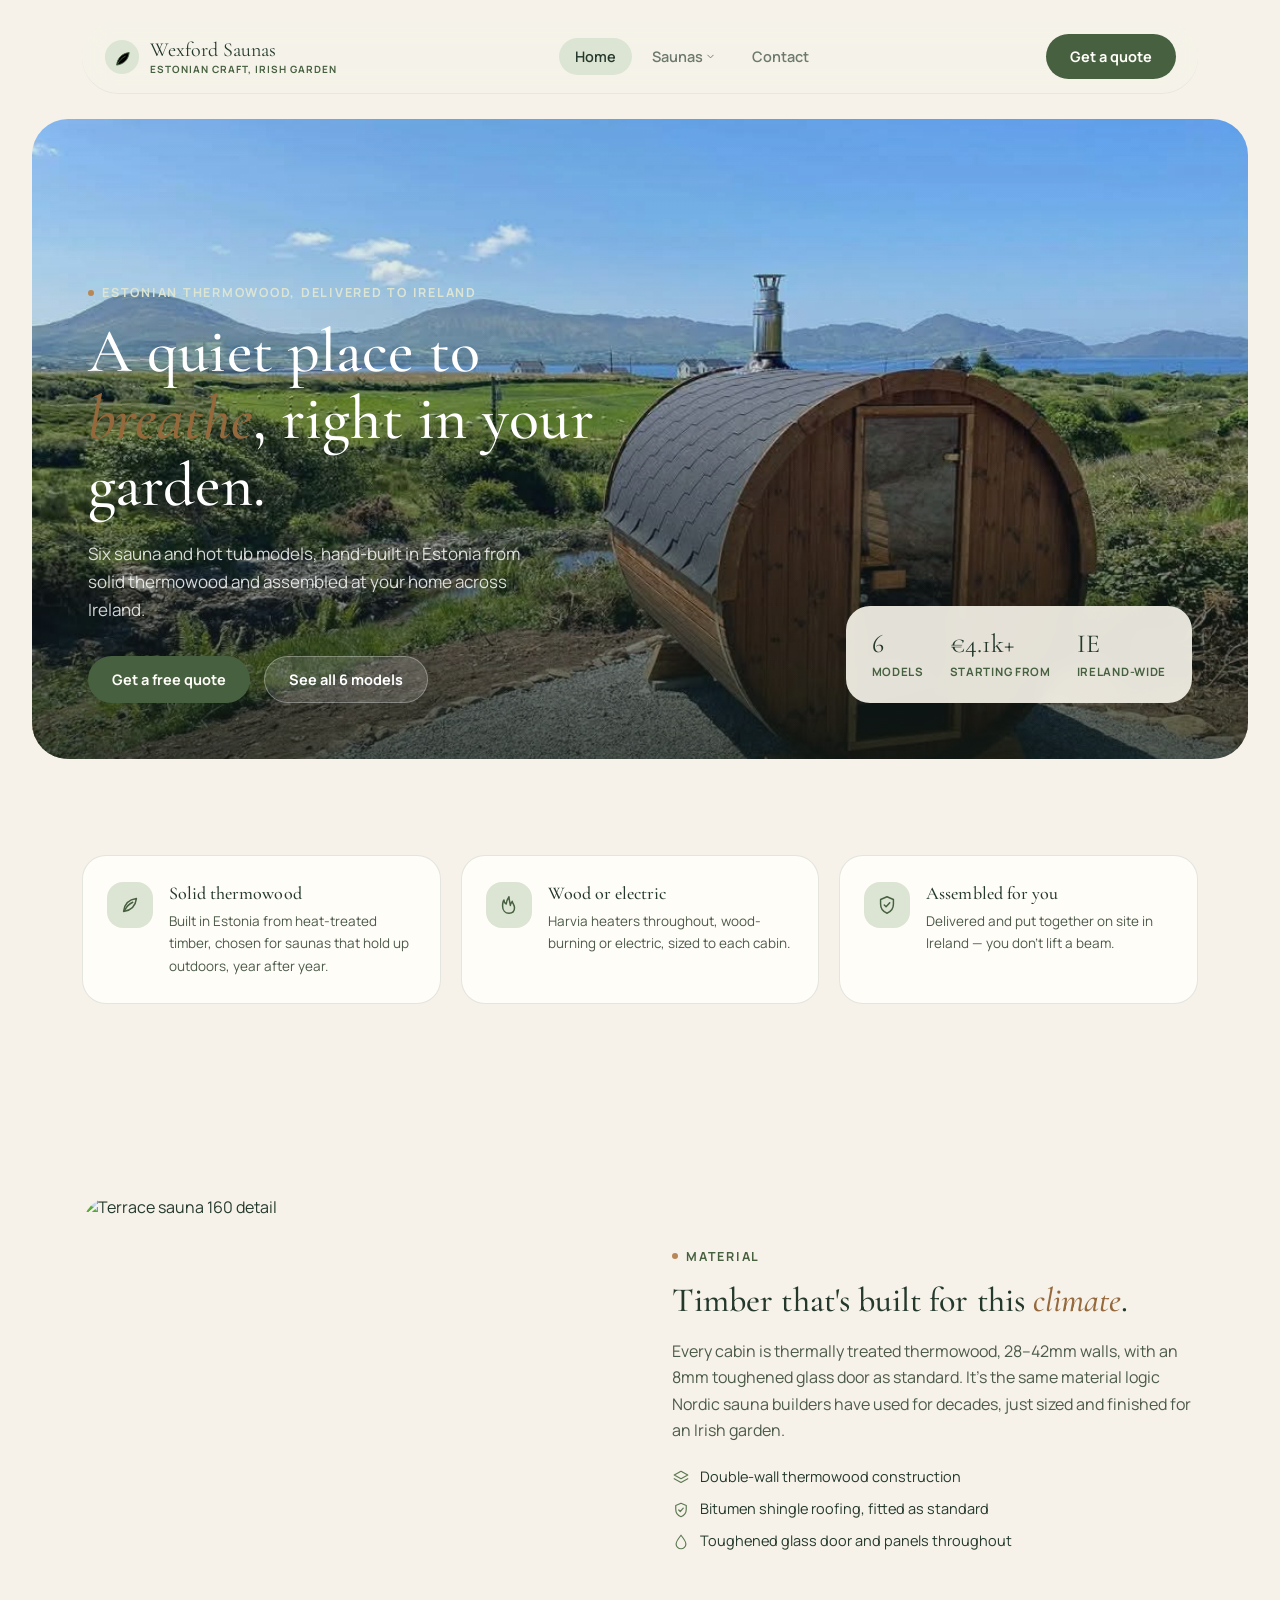
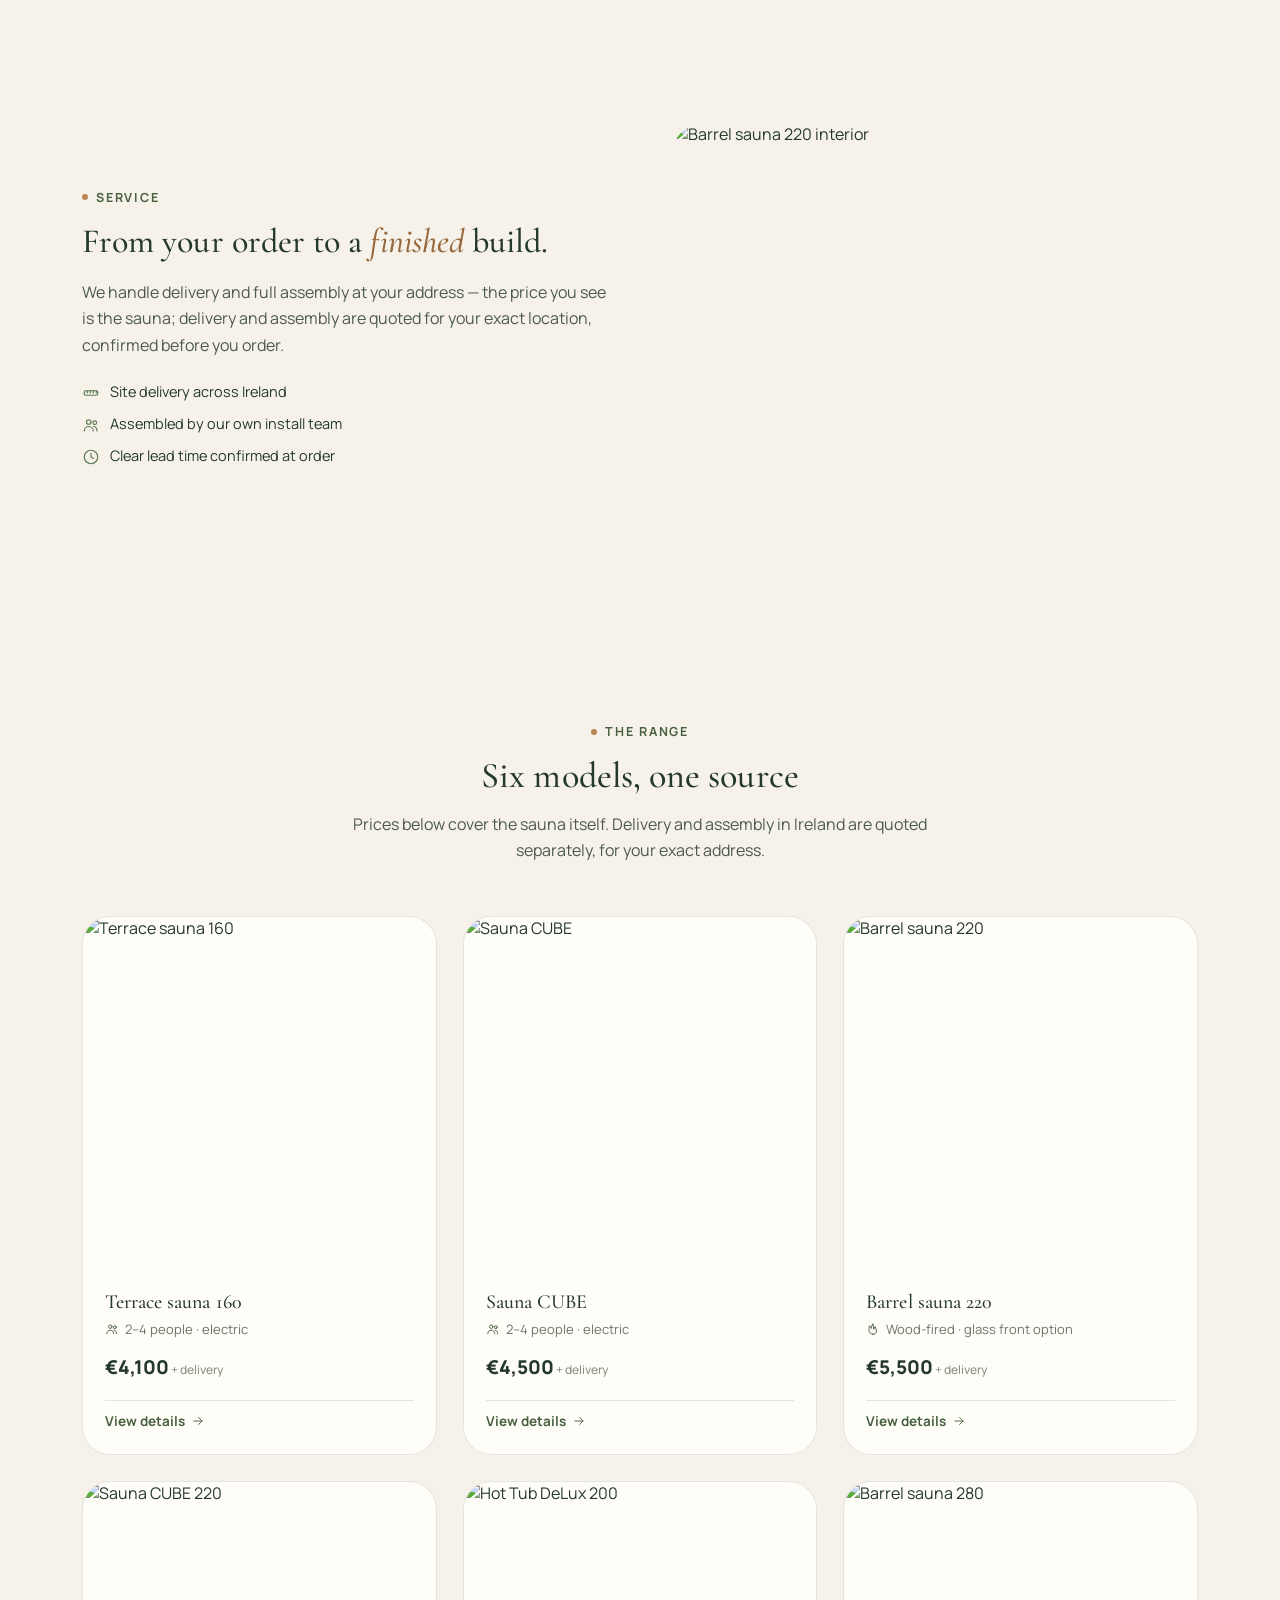
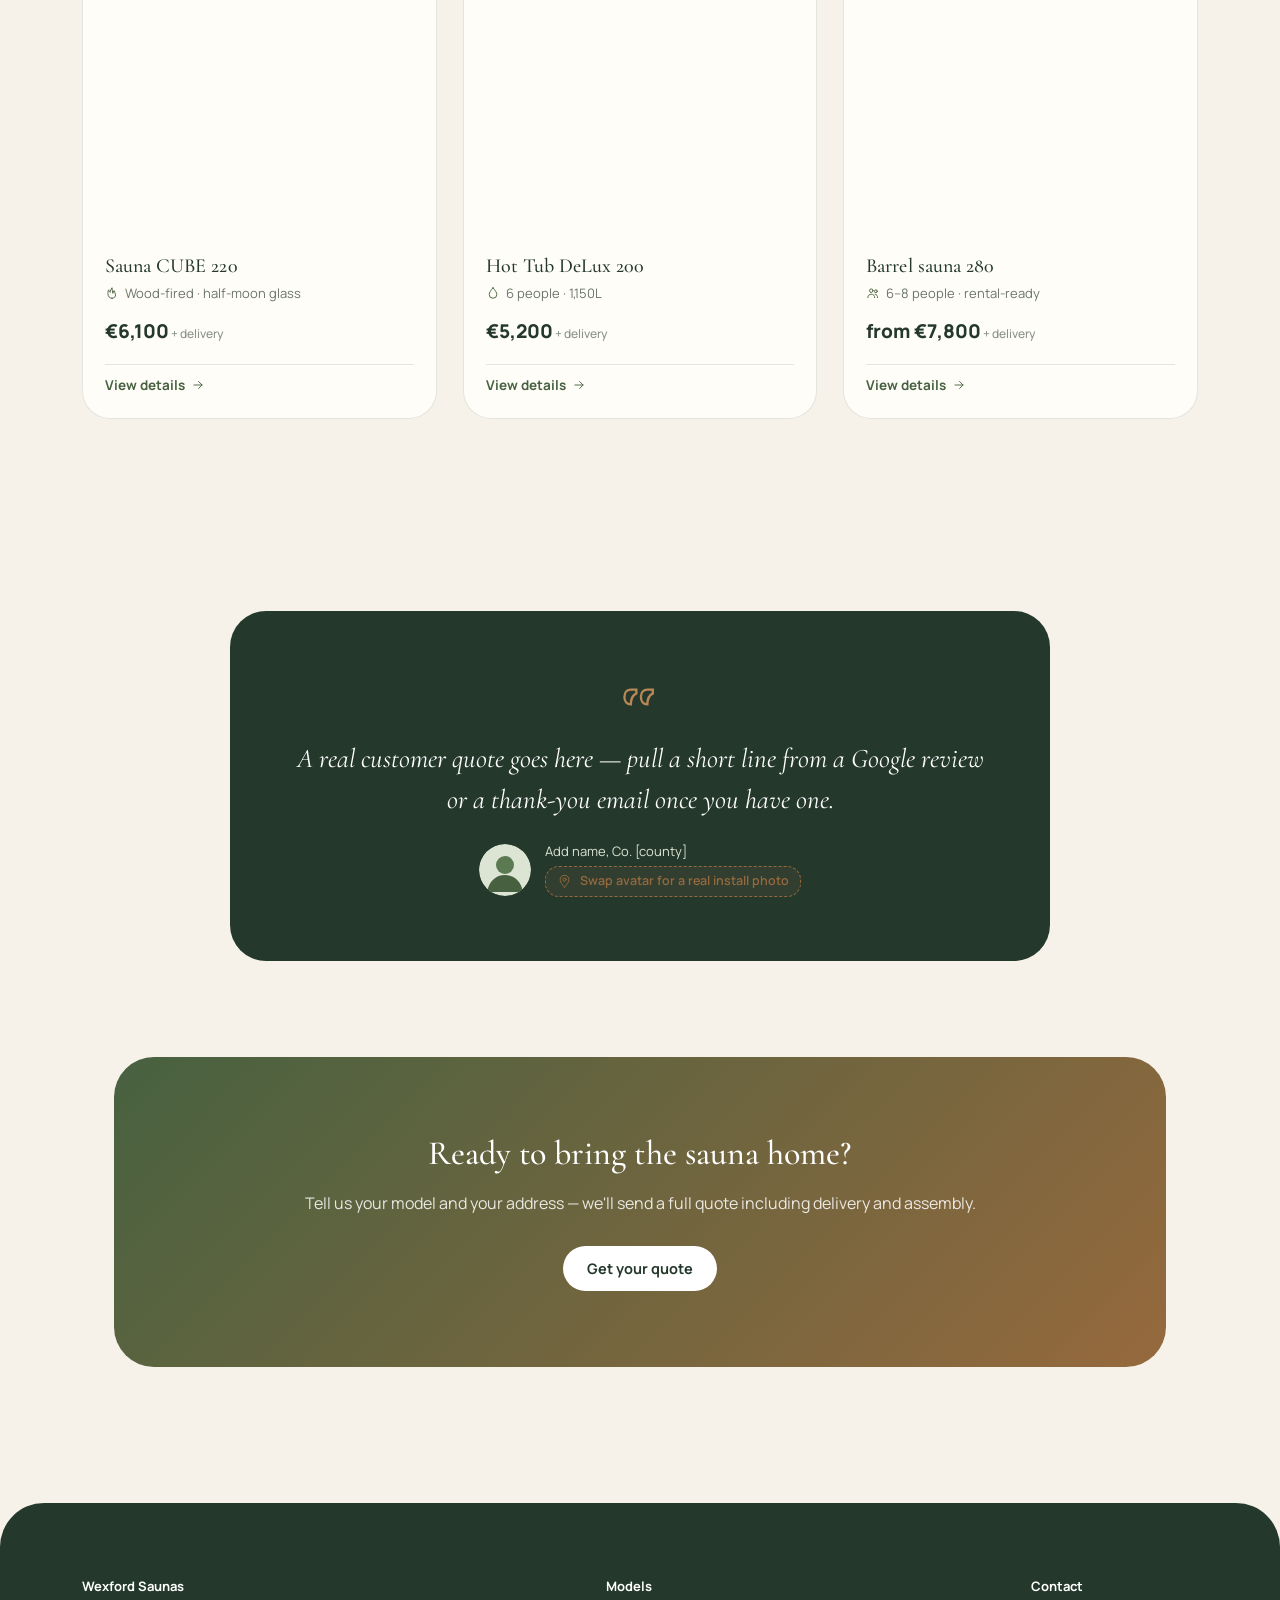
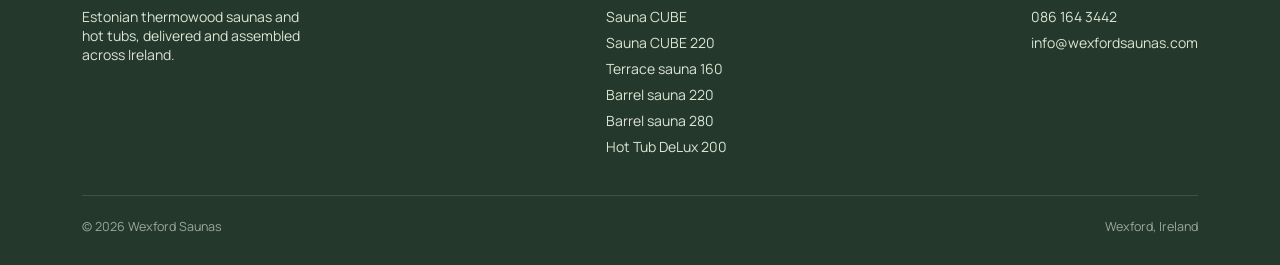
==== index.html @ 3a40d41c "Update index.html" ====
<!DOCTYPE html>
<html lang="en">
<head>
<meta charset="UTF-8">
<meta name="viewport" content="width=device-width, initial-scale=1">
<title>Wexford Saunas | Estonian Thermowood Saunas & Hot Tubs, Delivered in Ireland</title>
<meta name="description" content="Six sauna and hot tub models, hand-built in Estonia from solid thermowood and assembled at your home across Ireland.">
<link rel="preconnect" href="https://fonts.googleapis.com">
<link rel="preconnect" href="https://fonts.gstatic.com" crossorigin>
<link href="https://fonts.googleapis.com/css2?family=Cormorant+Garamond:ital,wght@0,400;0,500;0,600;1,400;1,500&family=Manrope:wght@400;500;600;700;800&display=swap" rel="stylesheet">
<link rel="stylesheet" href="style.css">
</head>
<body>
<svg width="0" height="0" style="position:absolute">
  <defs>
    <g id="ic-leaf"><path d="M5 19c8-1 13-6 14-14-8 1-13 6-14 14Z"/><path d="M6 18c2-4 5-7 9-9"/></g>
    <g id="ic-flame"><path d="M12 21c4 0 6-2.5 6-6 0-3-2-4.5-2.5-7-1.5 2-2 3-2 4.5C13 9 12 6 12 3c-2 3-3 5-3 8 -2-1-2.5-3-2.5-4.5C5 8 5 11 5 13c0 5 3 8 7 8Z"/></g>
    <g id="ic-ruler"><rect x="3" y="9" width="18" height="6" rx="2"/><path d="M7 9v3M11 9v3M15 9v3M19 9v3"/></g>
    <g id="ic-users"><circle cx="9" cy="8" r="3"/><path d="M3 20c0-3.3 2.7-6 6-6s6 2.7 6 6"/><circle cx="17" cy="9" r="2.4"/><path d="M15.5 14c2.6.3 4.5 2.5 4.5 6"/></g>
    <g id="ic-drop"><path d="M12 3c4 5 6.5 8.3 6.5 11.5A6.5 6.5 0 1 1 5.5 14.5C5.5 11.3 8 8 12 3Z"/></g>
    <g id="ic-shield"><path d="M12 3l7 3v5c0 5-3 8.5-7 10-4-1.5-7-5-7-10V6l7-3Z"/><path d="M9 12l2 2 4-4.5"/></g>
    <g id="ic-phone"><path d="M6 3h3l1.5 4-2 1.8a13 13 0 0 0 6.7 6.7l1.8-2 4 1.5v3c0 1.2-1 2.1-2.2 2C10.6 19.4 4.6 13.4 4 5.2 3.9 4 4.8 3 6 3Z"/></g>
    <g id="ic-mail"><rect x="3" y="5" width="18" height="14" rx="3"/><path d="M4 7l8 6 8-6"/></g>
    <g id="ic-pin"><path d="M12 21s7-6.7 7-12a7 7 0 1 0-14 0c0 5.3 7 12 7 12Z"/><circle cx="12" cy="9" r="2.6"/></g>
    <g id="ic-clock"><circle cx="12" cy="12" r="9"/><path d="M12 7v5l3.5 2"/></g>
    <g id="ic-layers"><path d="M12 3 3 8l9 5 9-5-9-5Z"/><path d="M3 13l9 5 9-5"/></g>
    <g id="ic-bolt"><path d="M13 2 4 14h6l-1 8 9-12h-6l1-8Z"/></g>
  </defs>
</svg>

<nav class="site-nav" id="nav">
  <div class="wrap">
  <div class="nav-pill">
    <a class="brand" href="index.html" style="text-decoration:none;">
      <svg class="mark" viewBox="0 0 40 40"><circle cx="20" cy="20" r="19" fill="var(--sage)"/><use href="#ic-leaf" x="9" y="10" width="22" height="22" style="stroke:var(--moss-deep)"/></svg>
      <div>Wexford Saunas<small>Estonian craft, Irish garden</small></div>
    </a>
    <div class="nav-links">
      <a href="index.html" class="active">Home</a>
      <div class="nav-dropdown" id="nav-dropdown">
        <button type="button" id="nav-dropdown-toggle">Saunas
          <svg class="caret" viewBox="0 0 24 24" fill="none" stroke-linecap="round" stroke-linejoin="round"><path d="M6 9l6 6 6-6"/></svg>
        </button>
        <div class="nav-dropdown-panel" id="nav-dropdown-panel">
          <a href="sauna-cube.html">Sauna CUBE <span class="dd-price">€4,500</span></a>
          <a href="sauna-cube-220.html">Sauna CUBE 220 <span class="dd-price">€6,100</span></a>
          <a href="terrace-160.html">Terrace Sauna 160 <span class="dd-price">€4,100</span></a>
          <a href="barrel-220.html">Barrel sauna 220 <span class="dd-price">€5,500</span></a>
          <a href="barrel-280.html">Barrel sauna 280 <span class="dd-price">from €7,800</span></a>
          <a href="hot-tub-200.html">Hot Tub DeLux 200 <span class="dd-price">€5,200</span></a>
        </div>
      </div>
      <a href="contact.html">Contact</a>
    </div>
    <a class="btn btn-primary" href="contact.html">Get a quote</a>
  </div>
  </div>
</nav>



  <div class="hero">
    <div class="hero-frame">
      <img id="hero-img" src="images/saunas-main.jpg" alt="Wexford Saunas hot tub in an Irish garden">
      <div class="hero-content">
        <div class="eyebrow"><span class="icon-dot"></span>Estonian thermowood, delivered to Ireland</div>
        <h1>A quiet place to <em>breathe</em>, right in your garden.</h1>
        <p class="lead">Six sauna and hot tub models, hand-built in Estonia from solid thermowood and assembled at your home across Ireland.</p>
        <div class="hero-ctas">
          <a class="btn btn-primary" href="contact.html">Get a free quote</a>
          <a class="btn btn-ghost" href="#models" style="background:rgba(255,255,255,0.14); color:#fff; border-color:rgba(255,255,255,0.3);">See all 6 models</a>
        </div>
      </div>
      <div class="float-stat">
        <div class="fs-item"><span class="fs-num">6</span><span class="fs-label">Models</span></div>
        <div class="fs-item"><span class="fs-num">€4.1k+</span><span class="fs-label">Starting from</span></div>
        <div class="fs-item"><span class="fs-num">IE</span><span class="fs-label">Ireland-wide</span></div>
      </div>
    </div>
  </div>

  <section>
    <div class="wrap">
      <div class="chip-row">
        <div class="chip" data-reveal>
          <div class="icon-badge"><svg class="icon" viewBox="0 0 24 24"><use href="#ic-leaf"/></svg></div>
          <div><h3>Solid thermowood</h3><p>Built in Estonia from heat-treated timber, chosen for saunas that hold up outdoors, year after year.</p></div>
        </div>
        <div class="chip" data-reveal data-reveal-delay="1">
          <div class="icon-badge"><svg class="icon" viewBox="0 0 24 24"><use href="#ic-flame"/></svg></div>
          <div><h3>Wood or electric</h3><p>Harvia heaters throughout, wood-burning or electric, sized to each cabin.</p></div>
        </div>
        <div class="chip" data-reveal data-reveal-delay="2">
          <div class="icon-badge"><svg class="icon" viewBox="0 0 24 24"><use href="#ic-shield"/></svg></div>
          <div><h3>Assembled for you</h3><p>Delivered and put together on site in Ireland — you don't lift a beam.</p></div>
        </div>
      </div>
    </div>
  </section>

  <section>
    <div class="wrap" style="display:grid; gap:120px;">

      <div class="feature-block" data-reveal>
        <div class="fb-media"><img src="https://www.wexfordsaunas.com/wp-content/uploads/2024/04/Terrace-sauna-160-2.jpg" alt="Terrace sauna 160 detail"></div>
        <div class="fb-text">
          <div class="eyebrow"><span class="icon-dot"></span>Material</div>
          <h2>Timber that's built for this <em>climate</em>.</h2>
          <p>Every cabin is thermally treated thermowood, 28–42mm walls, with an 8mm toughened glass door as standard. It's the same material logic Nordic sauna builders have used for decades, just sized and finished for an Irish garden.</p>
          <ul class="fb-list">
            <li><svg class="icon" viewBox="0 0 24 24"><use href="#ic-layers"/></svg>Double-wall thermowood construction</li>
            <li><svg class="icon" viewBox="0 0 24 24"><use href="#ic-shield"/></svg>Bitumen shingle roofing, fitted as standard</li>
            <li><svg class="icon" viewBox="0 0 24 24"><use href="#ic-drop"/></svg>Toughened glass door and panels throughout</li>
          </ul>
        </div>
      </div>

      <div class="feature-block reverse" data-reveal>
        <div class="fb-media"><img src="https://wexfordsaunas.com/wp-content/uploads/2026/02/9531c2df-1081-4b3b-9d10-fe5c04e9bc7a-576x1024.jpg" alt="Barrel sauna 220 interior"></div>
        <div class="fb-text">
          <div class="eyebrow"><span class="icon-dot"></span>Service</div>
          <h2>From your order to a <em>finished</em> build.</h2>
          <p>We handle delivery and full assembly at your address — the price you see is the sauna; delivery and assembly are quoted for your exact location, confirmed before you order.</p>
          <ul class="fb-list">
            <li><svg class="icon" viewBox="0 0 24 24"><use href="#ic-ruler"/></svg>Site delivery across Ireland</li>
            <li><svg class="icon" viewBox="0 0 24 24"><use href="#ic-users"/></svg>Assembled by our own install team</li>
            <li><svg class="icon" viewBox="0 0 24 24"><use href="#ic-clock"/></svg>Clear lead time confirmed at order</li>
          </ul>
        </div>
      </div>

    </div>
  </section>

  <section id="models">
    <div class="wrap">
      <div class="sec-head" data-reveal>
        <div class="eyebrow" style="justify-content:center;"><span class="icon-dot"></span>The range</div>
        <h2>Six models, one source</h2>
        <p>Prices below cover the sauna itself. Delivery and assembly in Ireland are quoted separately, for your exact address.</p>
      </div>
      <div class="grid-products">

        <div class="p-card" data-reveal>
          <div class="thumb"><img src="https://www.wexfordsaunas.com/wp-content/uploads/2024/04/Terrace-sauna-160-1.jpg" alt="Terrace sauna 160"></div>
          <div class="p-card-body">
            <h3>Terrace sauna 160</h3>
            <div class="spec"><svg class="icon" style="width:14px;height:14px;" viewBox="0 0 24 24"><use href="#ic-users"/></svg>2–4 people · electric</div>
            <div class="price">€4,100<small> + delivery</small></div>
            <a class="view" href="terrace-160.html">View details<svg class="icon" style="width:14px;height:14px;" viewBox="0 0 24 24"><path d="M5 12h14M13 6l6 6-6 6"/></svg></a>
          </div>
        </div>

        <div class="p-card" data-reveal data-reveal-delay="1">
          <div class="thumb"><img src="https://wexfordsaunas.com/wp-content/uploads/2026/02/a5b58a4f-5701-4fe8-8c81-8184d3ba4110-576x1024.jpg" alt="Sauna CUBE"></div>
          <div class="p-card-body">
            <h3>Sauna CUBE</h3>
            <div class="spec"><svg class="icon" style="width:14px;height:14px;" viewBox="0 0 24 24"><use href="#ic-users"/></svg>2–4 people · electric</div>
            <div class="price">€4,500<small> + delivery</small></div>
            <a class="view" href="sauna-cube.html">View details<svg class="icon" style="width:14px;height:14px;" viewBox="0 0 24 24"><path d="M5 12h14M13 6l6 6-6 6"/></svg></a>
          </div>
        </div>

        <div class="p-card" data-reveal data-reveal-delay="2">
          <div class="thumb"><img src="https://wexfordsaunas.com/wp-content/uploads/2026/02/80c7d564-c4e9-4402-9be4-3b00b6da08ba-768x1024.jpg" alt="Barrel sauna 220"></div>
          <div class="p-card-body">
            <h3>Barrel sauna 220</h3>
            <div class="spec"><svg class="icon" style="width:14px;height:14px;" viewBox="0 0 24 24"><use href="#ic-flame"/></svg>Wood-fired · glass front option</div>
            <div class="price">€5,500<small> + delivery</small></div>
            <a class="view" href="barrel-220.html">View details<svg class="icon" style="width:14px;height:14px;" viewBox="0 0 24 24"><path d="M5 12h14M13 6l6 6-6 6"/></svg></a>
          </div>
        </div>

        <div class="p-card" data-reveal>
          <div class="thumb"><img src="https://wexfordsaunas.com/wp-content/uploads/2026/04/d894a537-0923-484e-aba5-5aaa5b09b7f9.jpg-768x1024.jpg" alt="Sauna CUBE 220"></div>
          <div class="p-card-body">
            <h3>Sauna CUBE 220</h3>
            <div class="spec"><svg class="icon" style="width:14px;height:14px;" viewBox="0 0 24 24"><use href="#ic-flame"/></svg>Wood-fired · half-moon glass</div>
            <div class="price">€6,100<small> + delivery</small></div>
            <a class="view" href="sauna-cube-220.html">View details<svg class="icon" style="width:14px;height:14px;" viewBox="0 0 24 24"><path d="M5 12h14M13 6l6 6-6 6"/></svg></a>
          </div>
        </div>

        <div class="p-card" data-reveal data-reveal-delay="1">
          <div class="thumb"><img src="https://wexfordsaunas.com/wp-content/uploads/2025/05/f7a05201-e57d-4910-89f2-b42288541898.jpg" alt="Hot Tub DeLux 200"></div>
          <div class="p-card-body">
            <h3>Hot Tub DeLux 200</h3>
            <div class="spec"><svg class="icon" style="width:14px;height:14px;" viewBox="0 0 24 24"><use href="#ic-drop"/></svg>6 people · 1,150L</div>
            <div class="price">€5,200<small> + delivery</small></div>
            <a class="view" href="hot-tub-200.html">View details<svg class="icon" style="width:14px;height:14px;" viewBox="0 0 24 24"><path d="M5 12h14M13 6l6 6-6 6"/></svg></a>
          </div>
        </div>

        <div class="p-card" data-reveal data-reveal-delay="2">
          <div class="thumb"><img src="https://wexfordsaunas.com/wp-content/uploads/2025/05/f81f340e-f822-413e-8b03-0f29bec8d58c.jpg" alt="Barrel sauna 280"></div>
          <div class="p-card-body">
            <h3>Barrel sauna 280</h3>
            <div class="spec"><svg class="icon" style="width:14px;height:14px;" viewBox="0 0 24 24"><use href="#ic-users"/></svg>6–8 people · rental-ready</div>
            <div class="price">from €7,800<small> + delivery</small></div>
            <a class="view" href="barrel-280.html">View details<svg class="icon" style="width:14px;height:14px;" viewBox="0 0 24 24"><path d="M5 12h14M13 6l6 6-6 6"/></svg></a>
          </div>
        </div>

      </div>
    </div>
  </section>

  <section>
    <div class="wrap">
      <div class="testi-card" data-reveal>
        <svg class="quote-mark" viewBox="0 0 24 24"><path d="M7 8c-2 0-3.5 1.5-3.5 4s1.5 4 3.5 4c0-3 1-5 3-6V8H7Zm9 0c-2 0-3.5 1.5-3.5 4s1.5 4 3.5 4c0-3 1-5 3-6V8h-3Z"/></svg>
        <blockquote>A real customer quote goes here — pull a short line from a Google review or a thank-you email once you have one.</blockquote>
        <div class="testi-person">
          <div class="avatar-illus">
            <svg viewBox="0 0 52 52"><circle cx="26" cy="26" r="26" fill="#DCE5D3"/><circle cx="26" cy="21" r="9" fill="#5C7A52"/><path d="M8 48c2-11 9-17 18-17s16 6 18 17" fill="#476140"/></svg>
          </div>
          <div class="who">
            <cite style="display:block;">Add name, Co. [county]</cite>
            <span class="fillin" style="margin-top:6px; padding:5px 11px;"><svg class="icon" viewBox="0 0 24 24"><use href="#ic-pin"/></svg>Swap avatar for a real install photo</span>
          </div>
        </div>
      </div>
    </div>
  </section>

  <section style="padding-top:0;">
    <div class="wrap">
      <div class="cta-band" data-reveal>
        <h2>Ready to bring the sauna home?</h2>
        <p>Tell us your model and your address — we'll send a full quote including delivery and assembly.</p>
        <a class="btn btn-primary" href="contact.html">Get your quote</a>
      </div>
    </div>
  </section>

<footer>
    <div class="wrap">
      <div class="foot-grid">
        <div class="foot-col">
          <h4>Wexford Saunas</h4>
          <div style="max-width:220px;">Estonian thermowood saunas and hot tubs, delivered and assembled across Ireland.</div>
        </div>
        <div class="foot-col">
          <h4>Models</h4>
          <div><a href="sauna-cube.html" style="color:var(--sage);">Sauna CUBE</a></div>
          <div><a href="sauna-cube-220.html" style="color:var(--sage);">Sauna CUBE 220</a></div>
          <div><a href="terrace-160.html" style="color:var(--sage);">Terrace sauna 160</a></div>
          <div><a href="barrel-220.html" style="color:var(--sage);">Barrel sauna 220</a></div>
          <div><a href="barrel-280.html" style="color:var(--sage);">Barrel sauna 280</a></div>
          <div><a href="hot-tub-200.html" style="color:var(--sage);">Hot Tub DeLux 200</a></div>
        </div>
        <div class="foot-col">
          <h4>Contact</h4>
          <div>086 164 3442</div>
          <div>info@wexfordsaunas.com</div>
        </div>
      </div>
      <div class="foot-bottom">
        <div>© 2026 Wexford Saunas</div>
        <div>Wexford, Ireland</div>
      </div>
    </div>
  </footer>
<script src="script.js" defer></script>
</body>
</html>
---- style.css ----
:root{
    --pine:#24382C;
    --pine-soft:#33493C;
    --moss:#5C7A52;
    --moss-deep:#476140;
    --sage:#DCE5D3;
    --sage-light:#EEF1E6;
    --cedar:#B98756;
    --cedar-deep:#96693D;
    --walnut:#4A342A;
    --linen:#F6F2E9;
    --linen-card:#FFFDF8;
    --line: rgba(36,56,44,0.12);
  }
  *{box-sizing:border-box;}
  html{scroll-behavior:smooth;}
  body{
    margin:0; background:var(--linen); color:var(--pine);
    font-family:'Manrope',sans-serif; -webkit-font-smoothing:antialiased;
    overflow-x:hidden;
  }
  h1,h2,h3{font-family:'Cormorant Garamond',serif; font-weight:500; margin:0; color:var(--pine); letter-spacing:0.002em;}
  h1 em, h2 em{font-style:italic; color:var(--cedar-deep);}
  p{line-height:1.65; margin:0;}
  a{color:inherit; text-decoration:none;}
  img{max-width:100%; display:block;}
  button{font-family:inherit; cursor:pointer;}
  svg{display:block;}
  .wrap{max-width:1180px; margin:0 auto; padding:0 32px;}
  section{padding:96px 0;}
  .eyebrow{
    font-size:12.5px; letter-spacing:0.14em; text-transform:uppercase;
    color:var(--moss-deep); font-weight:700; display:flex; align-items:center; gap:8px;
  }
  .icon-dot{width:6px; height:6px; border-radius:50%; background:var(--cedar);}

  [data-reveal]{opacity:0; transform:translateY(28px); transition:opacity .8s cubic-bezier(.22,.8,.32,1), transform .8s cubic-bezier(.22,.8,.32,1);}
  [data-reveal].in-view{opacity:1; transform:translateY(0);}
  [data-reveal="fade"]{transform:none;}
  [data-reveal-delay="1"]{transition-delay:.1s;}
  [data-reveal-delay="2"]{transition-delay:.2s;}
  [data-reveal-delay="3"]{transition-delay:.3s;}

  .icon{width:22px; height:22px; stroke:var(--moss-deep); stroke-width:1.6; fill:none; stroke-linecap:round; stroke-linejoin:round;}
  .icon-lg{width:28px; height:28px;}

  /* nav */
  .site-nav{position:sticky; top:0; z-index:60; padding:20px 0 0;}
  .nav-pill{
    max-width:1180px; margin:0 auto; padding:14px 22px;
    display:flex; align-items:center; justify-content:space-between;
    border-radius:100px; background:rgba(246,242,233,0.7);
    backdrop-filter:blur(14px); -webkit-backdrop-filter:blur(14px);
    box-shadow:0 1px 0 rgba(36,56,44,0.06); transition:box-shadow .3s;
  }
  .site-nav.scrolled .nav-pill{ box-shadow:0 10px 30px rgba(36,56,44,0.1); background:rgba(246,242,233,0.92); }
  .brand{display:flex; align-items:center; gap:10px; font-family:'Cormorant Garamond',serif; font-size:20px; color:var(--pine);}
  .brand .mark{width:36px; height:36px; flex-shrink:0;}
  .brand small{display:block; font-family:'Manrope',sans-serif; font-size:10px; letter-spacing:0.1em; text-transform:uppercase; color:var(--moss-deep); font-weight:700;}
  .nav-links{display:flex; gap:4px; align-items:center;}
  .nav-links button, .nav-links > a{
    background:none; border:none; color:var(--pine); opacity:0.65;
    font-size:14.5px; font-weight:600; padding:9px 16px; border-radius:100px;
    text-decoration:none; display:inline-flex; align-items:center;
  }
  .nav-links button.active, .nav-links button:hover,
  .nav-links > a.active, .nav-links > a:hover{opacity:1; background:var(--sage);}
  .nav-dropdown{position:relative;}
  .nav-dropdown-panel{
    position:absolute; top:calc(100% + 12px); left:50%; transform:translateX(-50%);
    background:var(--linen-card); border-radius:22px; border:1px solid var(--line);
    box-shadow:0 20px 50px rgba(36,56,44,0.16); padding:10px; min-width:230px;
    display:none; flex-direction:column; gap:2px; z-index:70;
  }
  .nav-dropdown.open .nav-dropdown-panel{display:flex;}
  .nav-dropdown-panel button, .nav-dropdown-panel a{
    background:none; border:none; text-align:left; padding:11px 14px; border-radius:14px;
    font-size:14px; font-weight:600; color:var(--pine); opacity:0.85; display:flex;
    align-items:center; justify-content:space-between; gap:10px; text-decoration:none;
  }
  .nav-dropdown-panel button:hover, .nav-dropdown-panel a:hover{opacity:1; background:var(--sage-light);}
  .nav-dropdown-panel a.active{opacity:1; background:var(--sage-light);}
  .nav-dropdown-panel .dd-price{font-size:12px; font-weight:500; color:#8a9284;}
  .nav-dropdown > button .caret{width:11px; height:11px; stroke:currentColor; stroke-width:2; margin-left:2px; transition:transform .2s;}
  .nav-dropdown.open > button .caret{transform:rotate(180deg);}
  .nav-dropdown-toggle.active{opacity:1; background:var(--sage);}

  .electric-note{
    display:flex; gap:12px; background:rgba(185,135,86,0.1); border:1px solid rgba(150,105,61,0.28);
    border-radius:18px; padding:15px 18px; font-size:13px; line-height:1.6; color:#5a4326; margin-bottom:24px;
  }
  .electric-note .icon{stroke:var(--cedar-deep); flex-shrink:0; margin-top:2px;}
  .electric-note strong{color:var(--walnut);}
  .btn{
    border:none; border-radius:100px; font-weight:700; font-size:14.5px;
    padding:13px 24px; display:inline-flex; align-items:center; gap:8px; text-decoration:none;
  }
  .btn-primary{background:var(--moss-deep); color:var(--linen-card);}
  .btn-primary:hover{background:var(--pine);}
  .btn-ghost{background:var(--linen-card); color:var(--pine); border:1px solid var(--line);}
  .btn-ghost:hover{border-color:var(--moss);}
  .btn-dark{background:var(--pine); color:var(--linen);}
  .btn-dark:hover{background:#152018;}

  /* placeholder tag */
  .fillin{
    display:inline-flex; align-items:center; gap:8px; border:1.5px dashed var(--cedar-deep);
    background:rgba(185,135,86,0.09); border-radius:14px; padding:9px 14px;
    font-size:12.5px; color:var(--cedar-deep); font-weight:600; line-height:1.5;
  }
  .fillin .icon{width:15px; height:15px; stroke:var(--cedar-deep); flex-shrink:0;}

  /* ---------- HOME ---------- */
  .hero{position:relative; padding:26px 0 0;}
  .hero-frame{
    position:relative; margin:0 32px; border-radius:36px; overflow:hidden;
    min-height:640px; display:flex; align-items:flex-end;
  }
  .hero-frame img{position:absolute; inset:0; width:100%; height:112%; object-fit:cover; will-change:transform;}
  .hero-frame::after{
    content:''; position:absolute; inset:0;
    background:linear-gradient(180deg, rgba(36,56,44,0.05) 0%, rgba(36,56,44,0.15) 40%, rgba(20,30,22,0.72) 100%);
  }
  .hero-content{position:relative; z-index:2; padding:64px 56px 56px; max-width:640px;}
  .hero-content .eyebrow{color:var(--sage);}
  .hero-content .eyebrow .icon-dot{background:var(--cedar);}
  .hero h1{font-size:clamp(38px,5.2vw,62px); color:#fff; line-height:1.08; margin:18px 0 20px;}
  .hero p.lead{color:rgba(255,255,255,0.82); font-size:17px; max-width:44ch; margin-bottom:32px;}
  .hero-ctas{display:flex; gap:14px; flex-wrap:wrap;}

  .float-stat{
    position:absolute; right:56px; bottom:56px; z-index:2;
    background:rgba(246,242,233,0.92); backdrop-filter:blur(10px);
    border-radius:24px; padding:22px 26px; display:flex; gap:26px;
  }
  .float-stat .fs-item{text-align:left;}
  .float-stat .fs-num{font-family:'Cormorant Garamond',serif; font-size:26px; color:var(--pine); display:block;}
  .float-stat .fs-label{font-size:11.5px; color:var(--moss-deep); text-transform:uppercase; letter-spacing:0.06em; font-weight:700;}
  @media (max-width:760px){ .float-stat{display:none;} }

  /* feature chips row */
  .chip-row{display:grid; grid-template-columns:repeat(3,1fr); gap:20px;}
  .chip{
    background:var(--linen-card); border-radius:24px; padding:26px 24px;
    display:flex; gap:16px; align-items:flex-start; border:1px solid var(--line);
    transition:transform .35s, box-shadow .35s;
  }
  .chip:hover{transform:translateY(-4px); box-shadow:0 18px 40px rgba(36,56,44,0.09);}
  .chip .icon-badge{
    width:46px; height:46px; border-radius:16px; background:var(--sage);
    display:flex; align-items:center; justify-content:center; flex-shrink:0;
  }
  .chip h3{font-size:18px; margin-bottom:6px;}
  .chip p{font-size:13.5px; color:#4c5a49;}

  /* alternating feature blocks */
  .feature-block{display:grid; grid-template-columns:1fr 1fr; gap:64px; align-items:center;}
  .feature-block.reverse .fb-media{order:2;}
  .fb-media{border-radius:32px; overflow:hidden; aspect-ratio:4/3.1;}
  .fb-media img{width:100%; height:100%; object-fit:cover;}
  .fb-text .eyebrow{margin-bottom:16px;}
  .fb-text h2{font-size:34px; margin-bottom:18px; line-height:1.15;}
  .fb-text p{font-size:16px; color:#4c5a49; margin-bottom:24px;}
  .fb-list{list-style:none; margin:0; padding:0; display:grid; gap:12px;}
  .fb-list li{display:flex; gap:10px; align-items:flex-start; font-size:14.5px; color:var(--pine);}
  .fb-list .icon{width:18px; height:18px; stroke:var(--moss); margin-top:2px; flex-shrink:0;}

  /* model grid */
  .sec-head{max-width:620px; margin:0 auto 52px; text-align:center;}
  .sec-head h2{font-size:36px; margin-top:14px;}
  .sec-head p{color:#4c5a49; font-size:16px; margin-top:14px;}
  .grid-products{display:grid; grid-template-columns:repeat(3,1fr); gap:26px;}
  .p-card{
    background:var(--linen-card); border-radius:28px; overflow:hidden; border:1px solid var(--line);
    display:flex; flex-direction:column; transition:transform .35s, box-shadow .35s;
  }
  .p-card:hover{transform:translateY(-6px); box-shadow:0 24px 48px rgba(36,56,44,0.12);}
  .p-card .thumb{aspect-ratio:1/1; overflow:hidden; position:relative;}
  .p-card .thumb img{width:100%; height:100%; object-fit:cover; transition:transform .5s;}
  .p-card:hover .thumb img{transform:scale(1.06);}
  .p-card-body{padding:20px 22px 24px; display:flex; flex-direction:column; gap:6px; flex:1;}
  .p-card-body h3{font-size:20px;}
  .p-card-body .spec{font-size:13px; color:#6b7568; display:flex; align-items:center; gap:6px;}
  .p-card-body .price{font-size:19px; font-weight:800; margin-top:10px; color:var(--pine);}
  .p-card-body .price small{font-size:12px; color:#8a9284; font-weight:500;}
  .p-card-body .view{
    margin-top:14px; font-size:13.5px; font-weight:700; color:var(--moss-deep);
    display:flex; align-items:center; gap:6px; padding:11px 0 0; border-top:1px solid var(--line);
  }

  /* testimonial */
  .testi-card{
    background:var(--pine); border-radius:36px; padding:64px 56px; text-align:center;
    max-width:820px; margin:0 auto; position:relative; overflow:hidden;
  }
  .testi-card svg.quote-mark{width:44px; height:44px; stroke:var(--cedar); fill:none; stroke-width:1.3; margin:0 auto 20px;}
  .testi-card blockquote{font-family:'Cormorant Garamond',serif; font-style:italic; font-size:27px; color:#fff; line-height:1.5; margin:0 0 22px;}
  .testi-card cite{font-style:normal; font-size:13px; color:var(--sage);}

  .cta-band{
    border-radius:40px; margin:0 32px; padding:76px 40px; text-align:center;
    background:linear-gradient(135deg, var(--moss-deep), var(--cedar-deep));
    color:#fff;
  }
  .cta-band h2{color:#fff; font-size:34px; margin-bottom:16px;}
  .cta-band p{color:rgba(255,255,255,0.85); margin-bottom:30px; font-size:16px;}
  .cta-band .btn-primary{background:#fff; color:var(--pine);}
  .cta-band .btn-primary:hover{background:var(--linen);}

  footer{background:var(--pine); color:var(--sage); border-radius:44px 44px 0 0; margin-top:40px; padding:56px 0 30px;}
  .foot-grid{display:flex; justify-content:space-between; flex-wrap:wrap; gap:32px; border-bottom:1px solid rgba(220,229,211,0.15); padding-bottom:32px;}
  .foot-col h4{color:#fff; font-size:13px; margin-bottom:12px; font-weight:700;}
  .foot-col div{margin-bottom:7px; font-size:14px; color:var(--sage);}
  .foot-bottom{padding-top:22px; display:flex; justify-content:space-between; flex-wrap:wrap; gap:10px; font-size:12.5px; color:rgba(220,229,211,0.65);}

  /* ---------- PRODUCT ---------- */
  .crumb{font-size:13px; color:#7a8577; padding:120px 0 0; display:flex; gap:8px; align-items:center;}
  .crumb a:hover{color:var(--moss-deep);}
  .product-layout{display:grid; grid-template-columns:1.05fr 1fr; gap:60px; padding-top:28px;}
  .gallery-main{border-radius:32px; overflow:hidden; aspect-ratio:3/3.4; margin-bottom:16px;}
  .gallery-main img{width:100%; height:100%; object-fit:cover; transition:opacity .3s;}
  .gallery-thumbs{display:flex; flex-wrap:wrap; gap:10px;}
  .gallery-thumbs button{width:68px; height:68px; flex:0 0 auto; padding:0; border:2px solid transparent; border-radius:16px; overflow:hidden; background:var(--sage);}
  .gallery-thumbs button.active{border-color:var(--moss);}
  .gallery-thumbs img{width:100%; height:100%; object-fit:cover;}

  .product-info h1{font-size:38px; margin-bottom:10px;}
  .spec-chip-row{display:flex; flex-wrap:wrap; gap:10px; margin:18px 0 24px;}
  .spec-chip{
    display:flex; align-items:center; gap:8px; background:var(--sage-light);
    border-radius:100px; padding:9px 16px; font-size:13px; font-weight:600; color:var(--pine);
  }
  .spec-chip .icon{width:16px; height:16px; stroke:var(--moss-deep);}

  .price-row{display:flex; align-items:baseline; gap:12px; margin-bottom:22px;}
  .price-row .amount{font-family:'Cormorant Garamond',serif; font-size:40px; color:var(--pine);}
  .price-row .vat{font-size:13px; color:#7a8577;}

  .delivery-box{
    background:var(--sage-light); border-radius:22px; padding:20px 24px; font-size:14px;
    line-height:1.7; color:#3c4a3a; margin-bottom:24px; display:flex; gap:14px;
  }
  .delivery-box .icon{stroke:var(--moss-deep); flex-shrink:0; margin-top:2px;}
  .delivery-box strong{color:var(--pine);}

  .full-width-btn{width:100%; justify-content:center; padding:17px; font-size:16px; margin-bottom:16px;}
  .trust-line{display:flex; gap:22px; flex-wrap:wrap; margin-bottom:32px;}
  .trust-line .ti{display:flex; align-items:center; gap:8px; font-size:12.5px; color:#6b7568; font-weight:600;}
  .trust-line .icon{width:16px; height:16px; stroke:var(--moss);}

  .included-list{list-style:none; margin:0; padding:0; display:grid; gap:14px; grid-template-columns:repeat(2,1fr);}
  .included-list li{display:flex; gap:10px; align-items:flex-start; font-size:14.5px;}
  .included-list .icon{stroke:var(--moss-deep); width:19px; height:19px; flex-shrink:0; margin-top:1px;}

  .install-grid{display:grid; grid-template-columns:repeat(2,1fr); gap:22px;}
  .install-tile{
    aspect-ratio:4/3; border-radius:28px; overflow:hidden; position:relative;
  }
  .install-tile svg{width:100%; height:100%; display:block;}
  .illus-tag{
    position:absolute; left:16px; bottom:16px; z-index:2;
    display:flex; align-items:center; gap:6px; background:rgba(255,253,248,0.88);
    backdrop-filter:blur(6px); border-radius:100px; padding:7px 13px 7px 10px;
    font-size:11.5px; font-weight:700; color:var(--cedar-deep);
  }
  .illus-tag .icon{width:13px; height:13px; stroke:var(--cedar-deep);}
  .avatar-illus{width:52px; height:52px; border-radius:50%; flex-shrink:0; overflow:hidden;}
  .avatar-illus svg{width:100%; height:100%;}
  .testi-person{display:flex; align-items:center; gap:14px; justify-content:center; margin-top:4px;}
  .testi-person .who{text-align:left;}

  /* ---------- CONTACT ---------- */
  .contact-layout{display:grid; grid-template-columns:1.1fr 0.9fr; gap:60px;}
  .form-card{background:var(--linen-card); border-radius:32px; padding:40px; border:1px solid var(--line);}
  .form-field{margin-bottom:18px;}
  .form-field label{display:block; font-size:13px; font-weight:700; margin-bottom:7px; color:var(--pine);}
  .form-field input, .form-field select, .form-field textarea{
    width:100%; padding:13px 16px; border:1px solid var(--line); border-radius:14px;
    font-family:'Manrope',sans-serif; font-size:14.5px; background:#fff; color:var(--pine);
  }
  .form-field input:focus, .form-field select:focus, .form-field textarea:focus{
    outline:none; border-color:var(--moss); box-shadow:0 0 0 3px rgba(92,122,82,0.15);
  }
  .form-row2{display:grid; grid-template-columns:1fr 1fr; gap:16px;}
  .info-card{background:var(--sage-light); border-radius:28px; padding:26px 28px; margin-bottom:20px;}
  .info-row{display:flex; gap:14px; padding:13px 0; border-bottom:1px solid rgba(36,56,44,0.08); align-items:flex-start;}
  .info-row:last-child{border-bottom:none;}
  .info-row .icon{stroke:var(--moss-deep); margin-top:1px; flex-shrink:0;}
  .info-row .k{font-size:11.5px; color:#6b7568; text-transform:uppercase; letter-spacing:0.05em; font-weight:700; display:block; margin-bottom:2px;}
  .map-box{
    aspect-ratio:16/10; border-radius:28px; background:var(--sage);
    margin-bottom:20px; position:relative; overflow:hidden;
  }
  .map-box svg{width:100%; height:100%; display:block;}
  .success-msg{
    background:var(--sage-light); border:1px solid var(--moss); color:var(--pine);
    padding:14px 18px; border-radius:16px; font-size:14px; margin-top:16px; display:none; font-weight:600;
  }

  @media (max-width:900px){
    .feature-block, .feature-block.reverse{grid-template-columns:1fr;}
    .feature-block.reverse .fb-media{order:0;}
    .grid-products{grid-template-columns:repeat(2,1fr);}
    .chip-row{grid-template-columns:1fr;}
    .product-layout, .contact-layout{grid-template-columns:1fr;}
  }
  @media (max-width:560px){
    .grid-products, .included-list{grid-template-columns:1fr;}
    .nav-links{display:none;}
    .hero-frame{margin:0 16px; min-height:520px;}
    .hero-content{padding:40px 28px 40px;}
    .cta-band, footer{margin:0 16px; border-radius:28px;}
    footer{border-radius:28px 28px 0 0;}
    section{padding:64px 0;}
  }
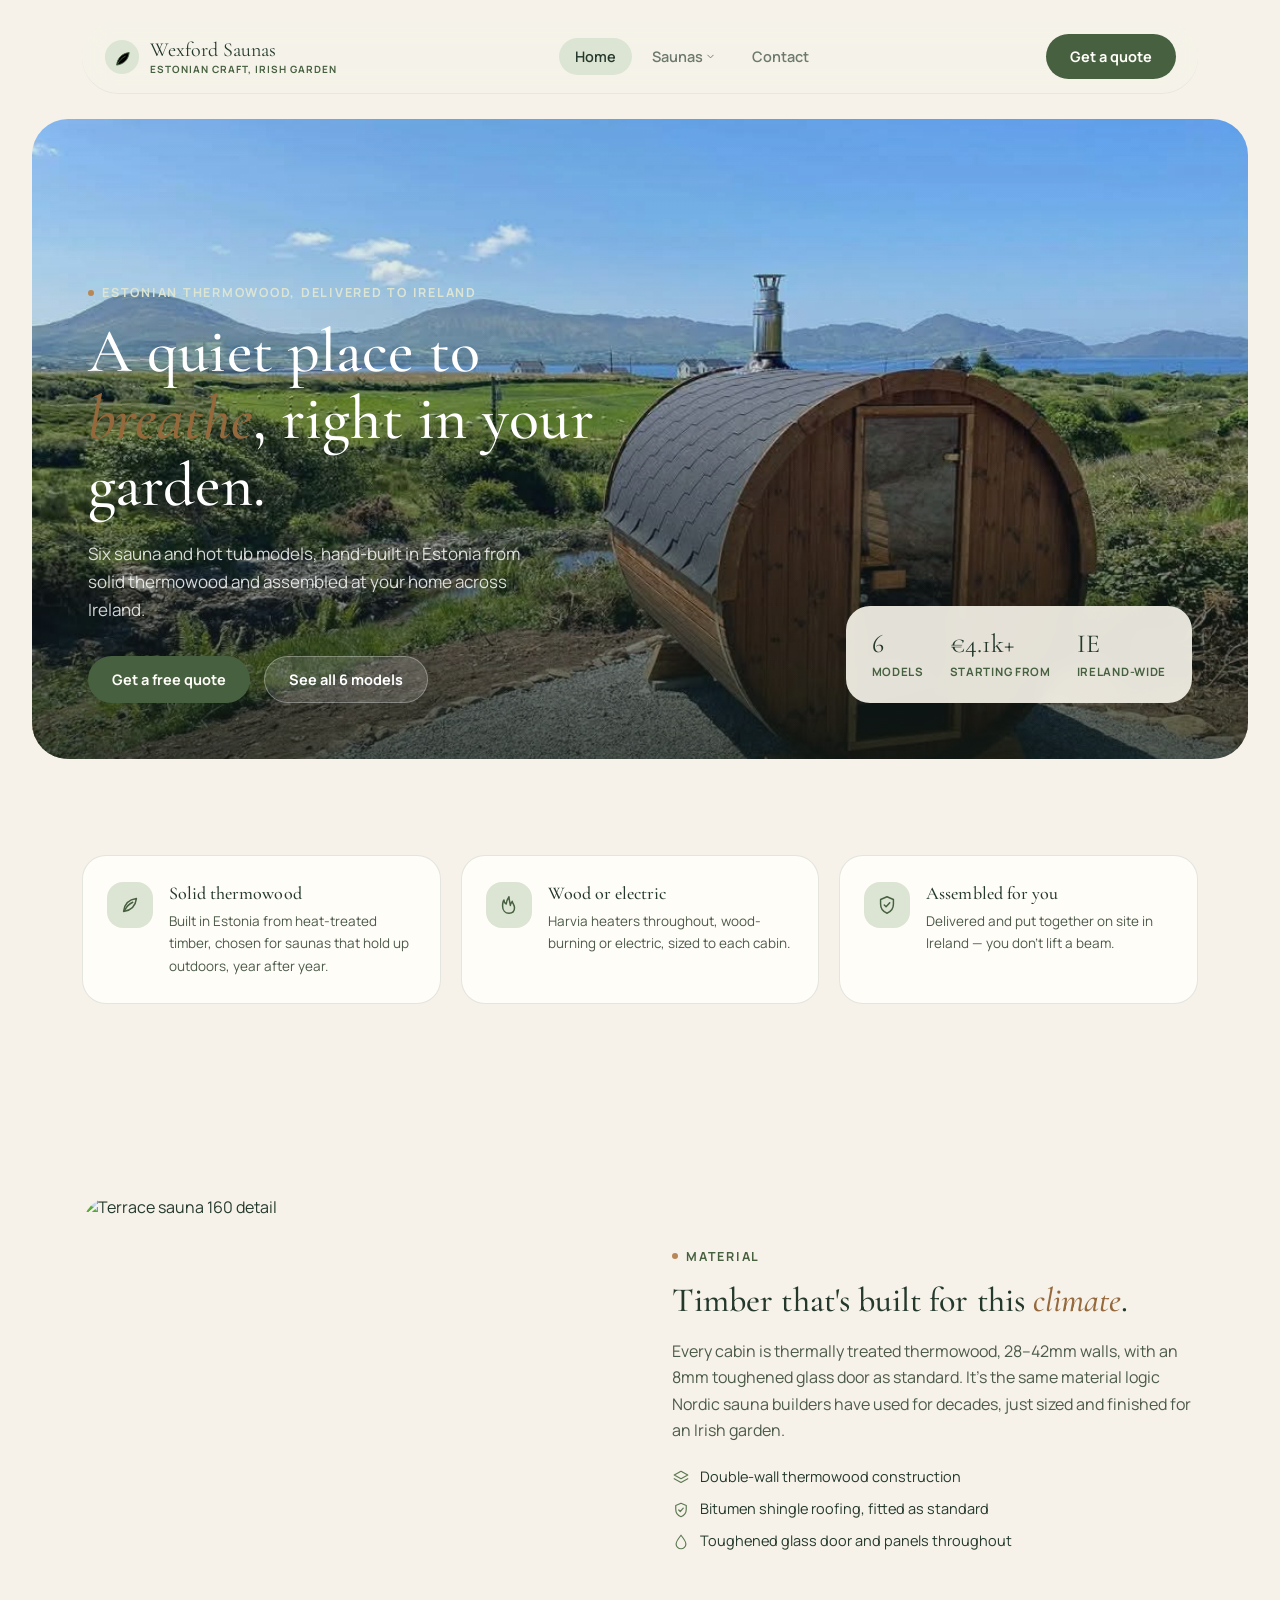
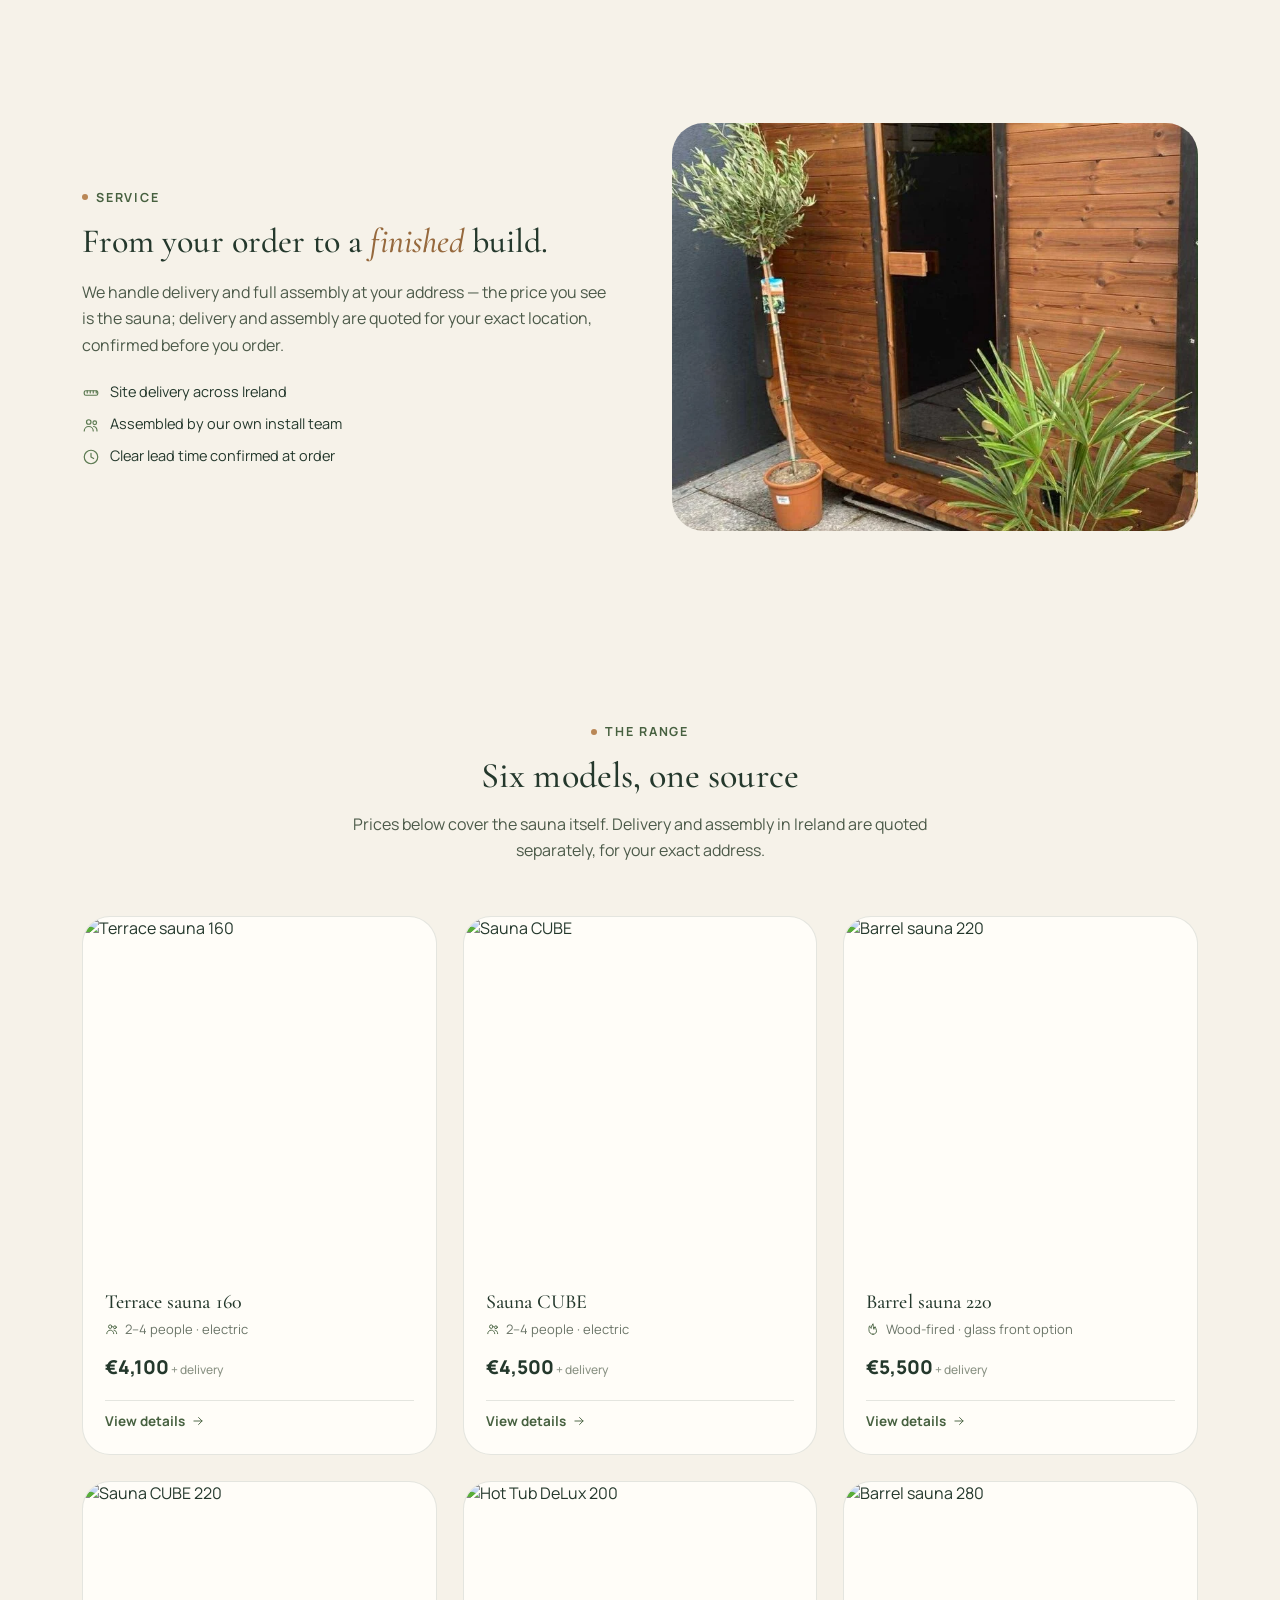
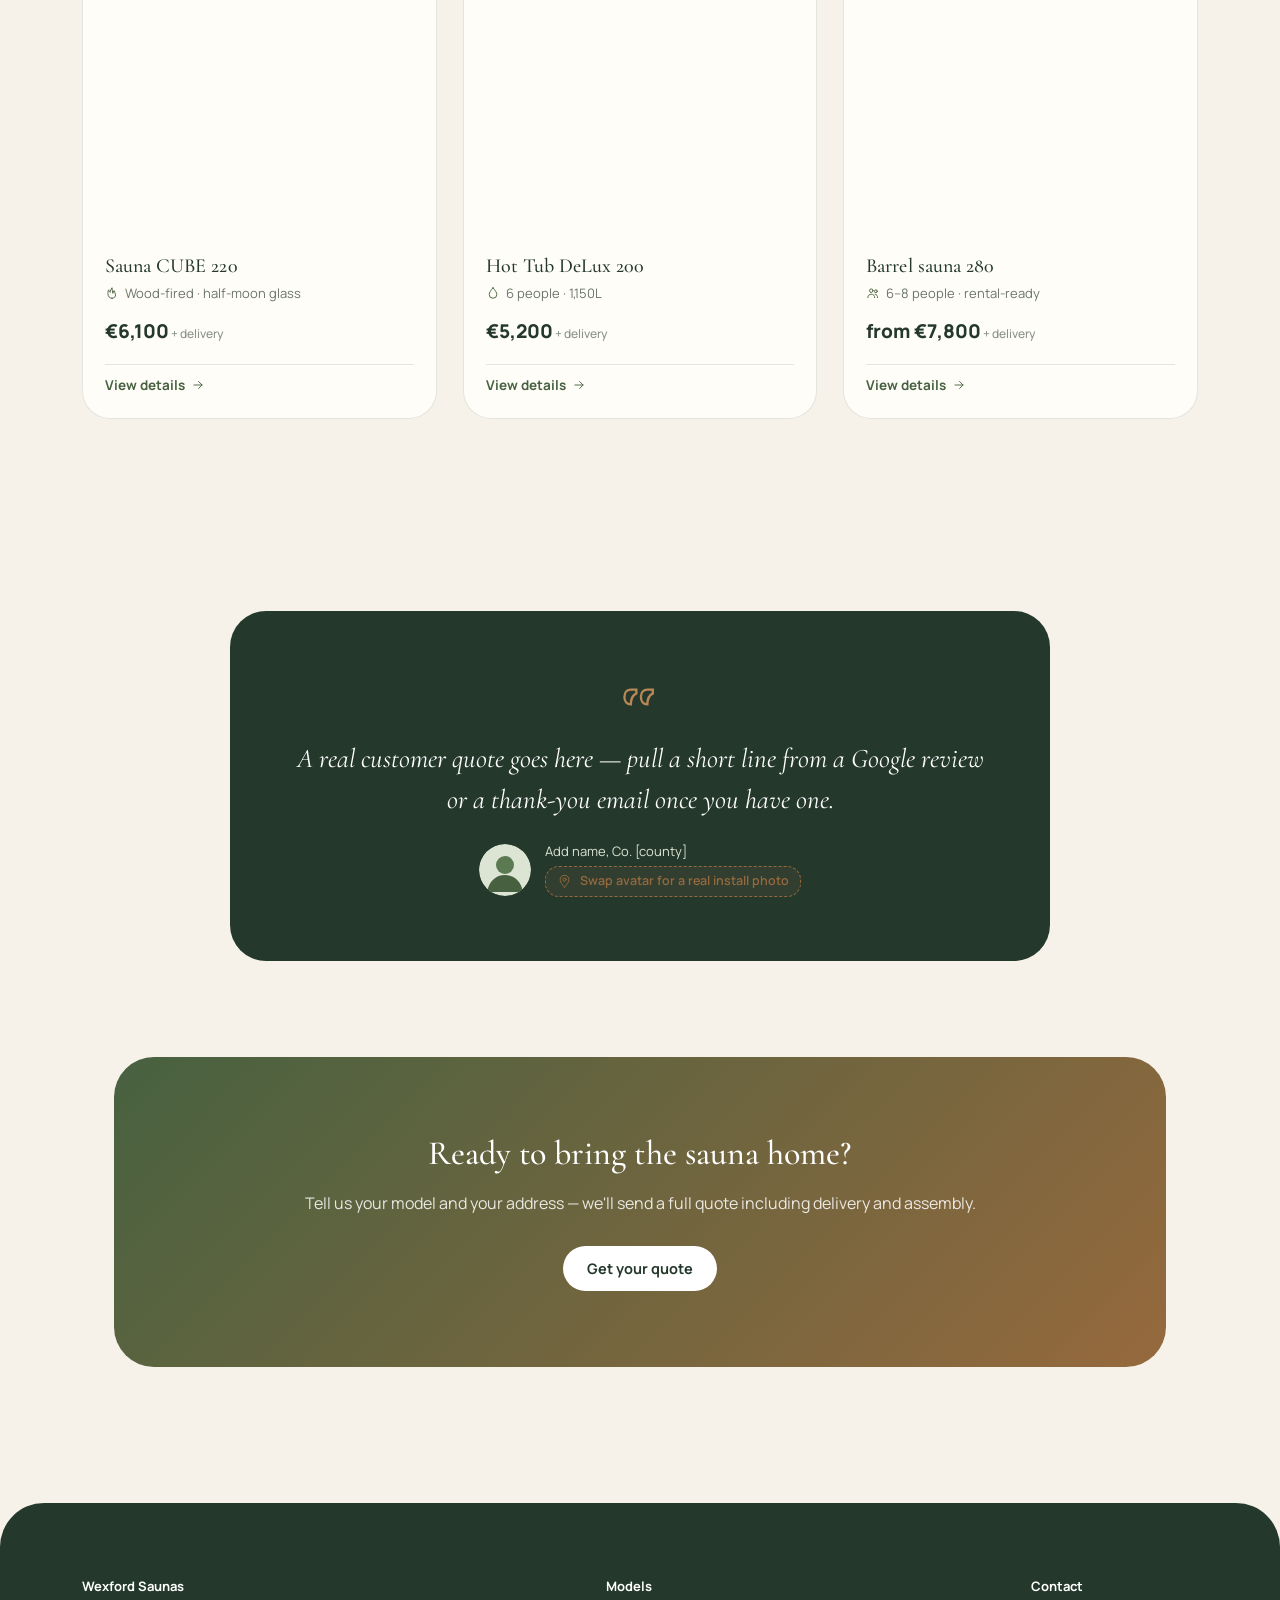
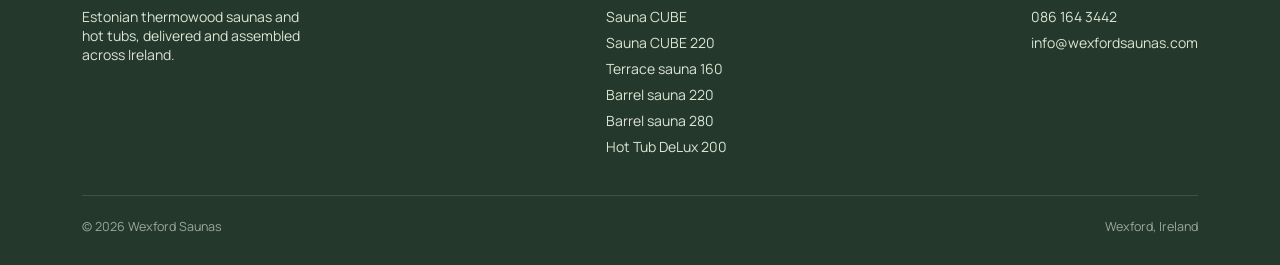
==== commit 6e7de962: "Update index.html" ====
--- a/index.html
+++ b/index.html
@@ -116,7 +116,7 @@
       </div>
 
       <div class="feature-block reverse" data-reveal>
-        <div class="fb-media"><img src="https://wexfordsaunas.com/wp-content/uploads/2026/02/9531c2df-1081-4b3b-9d10-fe5c04e9bc7a-576x1024.jpg" alt="Barrel sauna 220 interior"></div>
+        <div class="fb-media"><img src="images/sauna-cube-1.webp" alt="Sauna Cube exterior"></div>
         <div class="fb-text">
           <div class="eyebrow"><span class="icon-dot"></span>Service</div>
           <h2>From your order to a <em>finished</em> build.</h2>
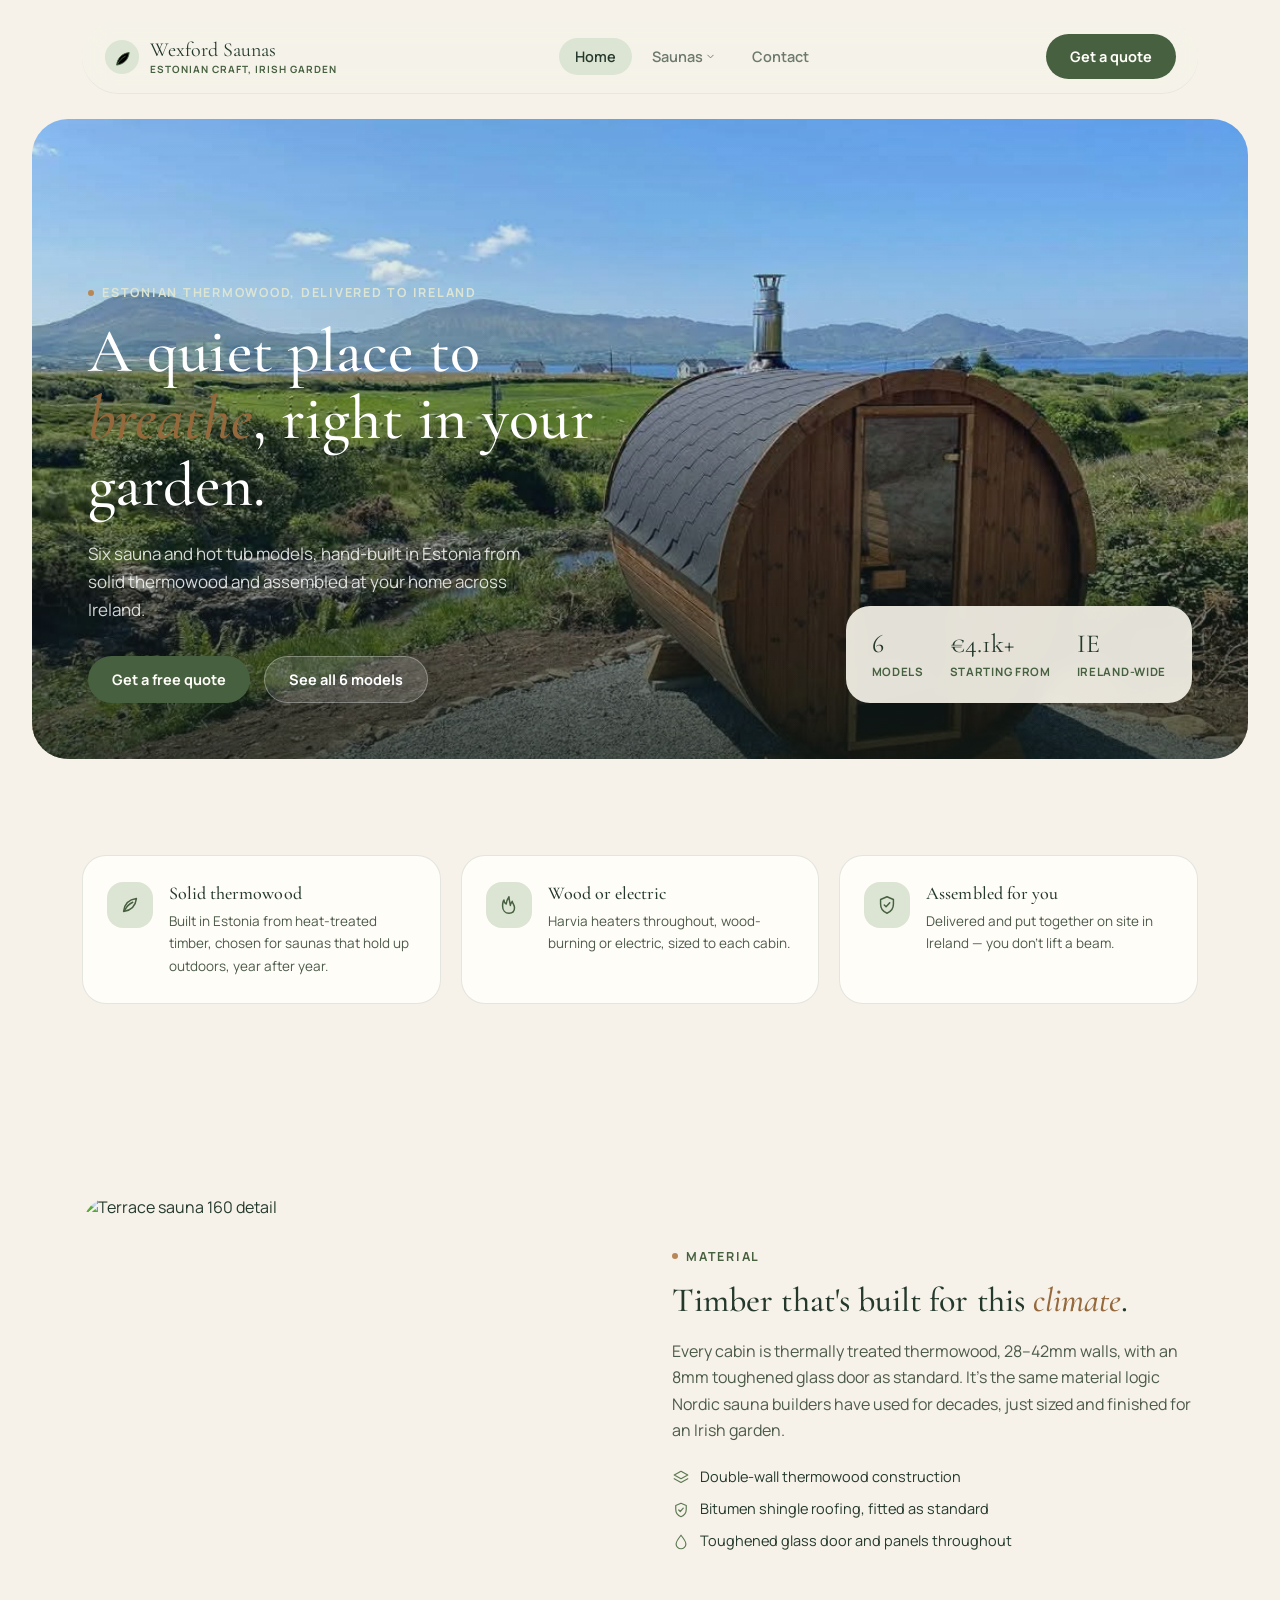
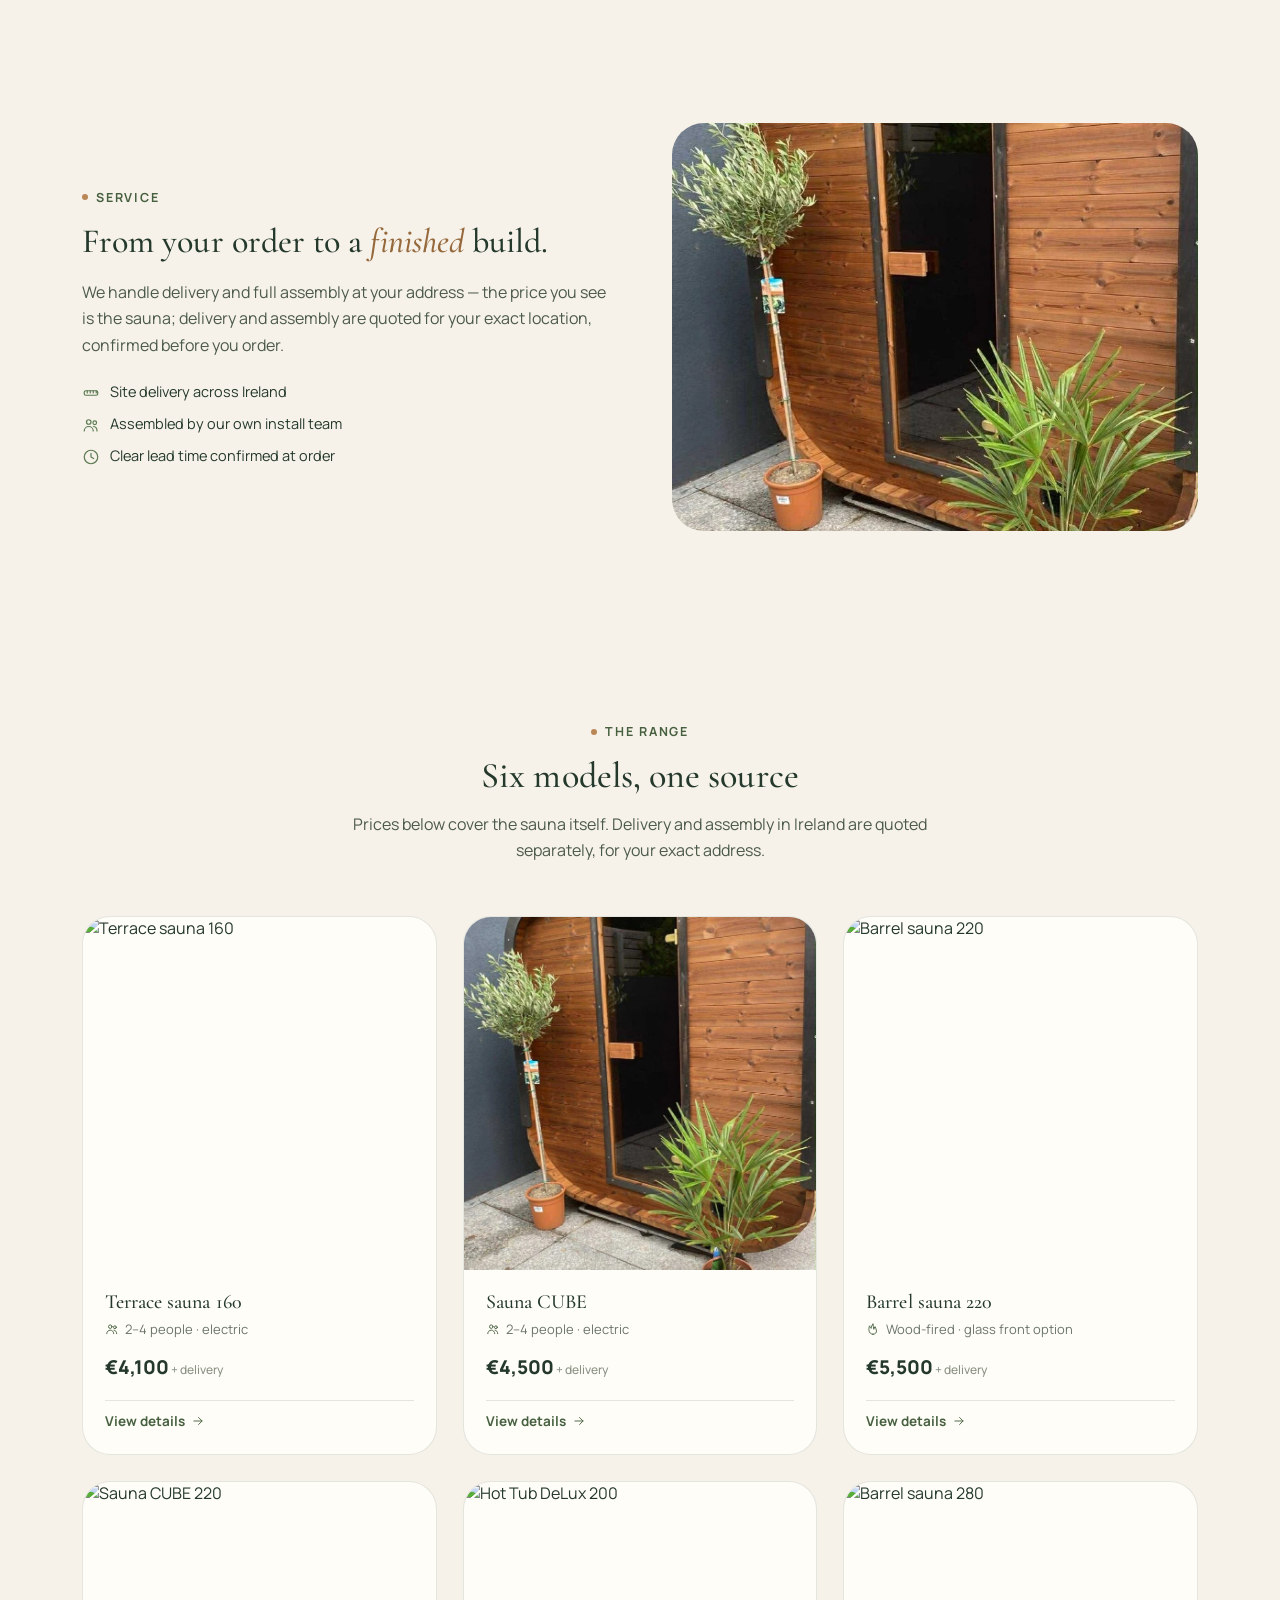
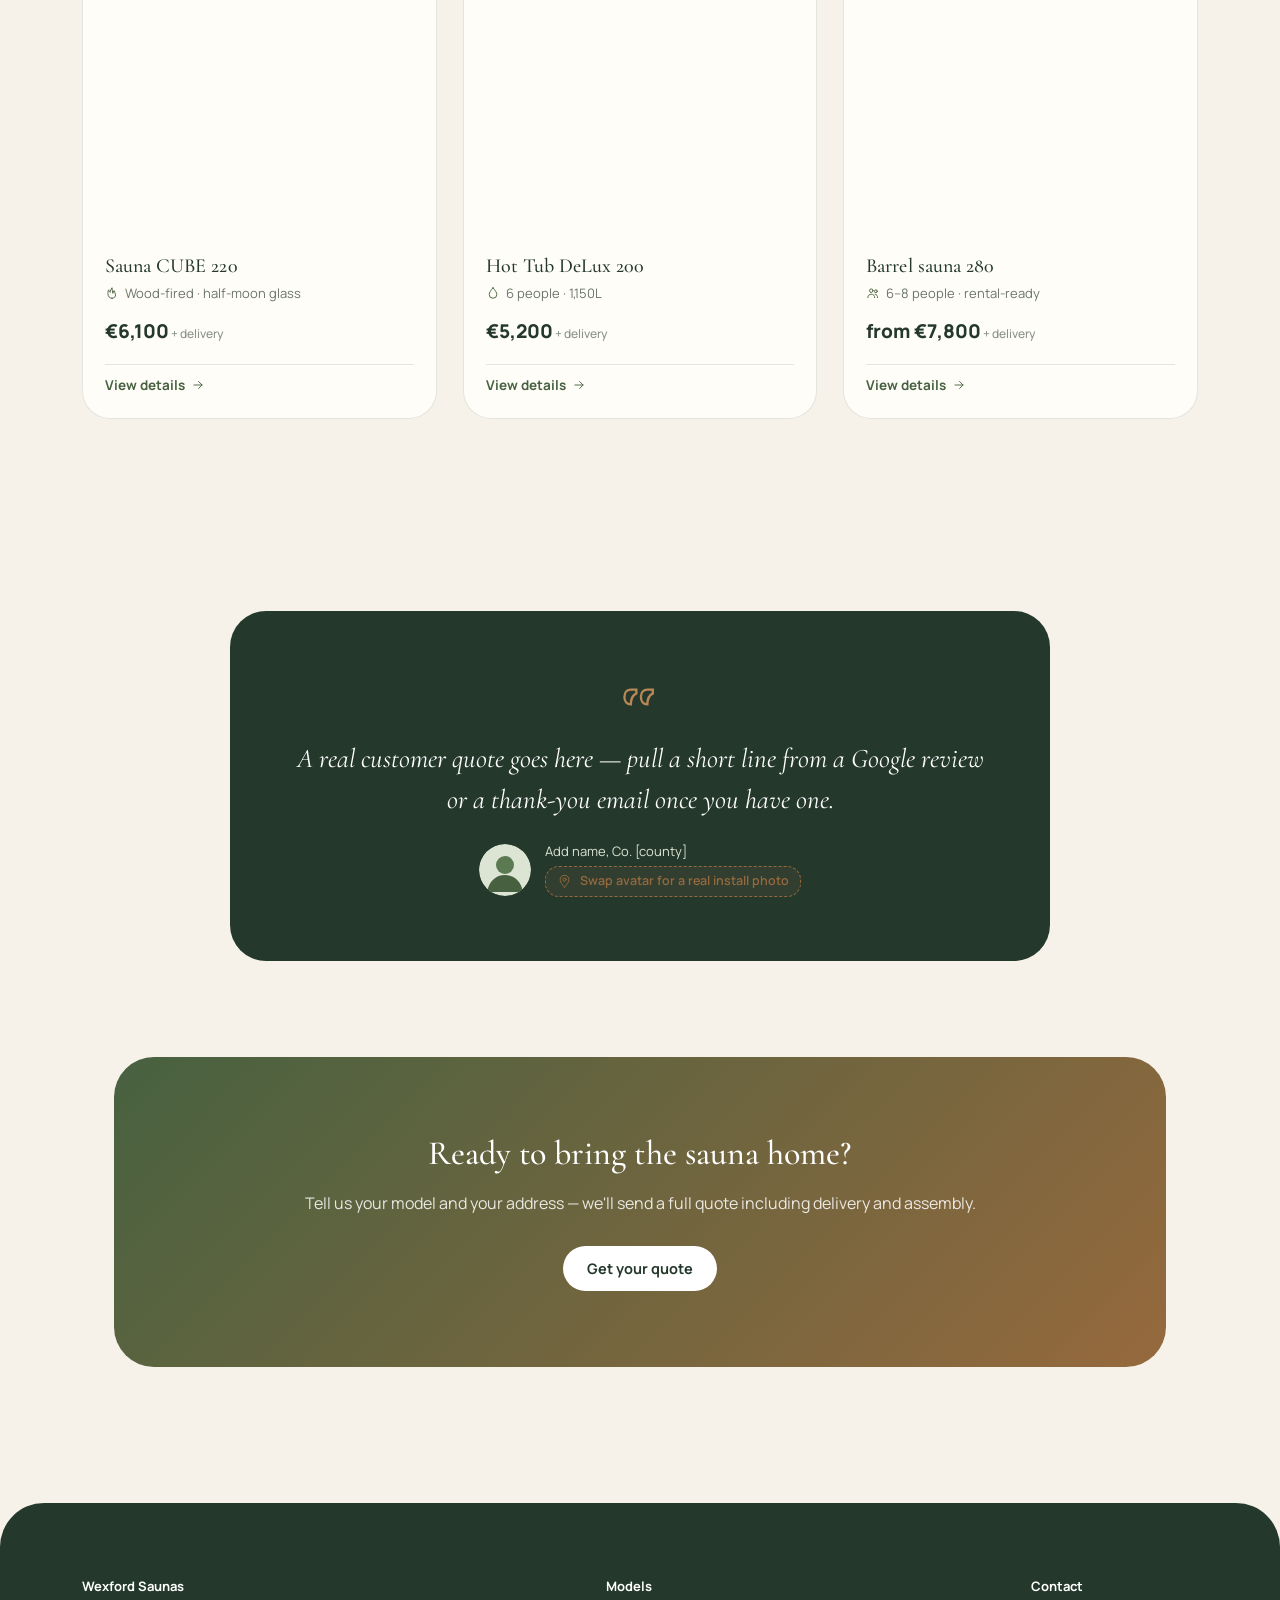
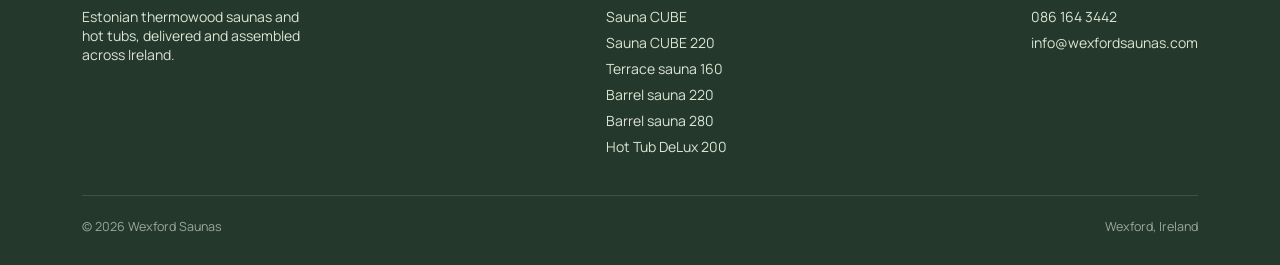
==== commit 4e1e9ac2: "Update index.html" ====
--- a/index.html
+++ b/index.html
@@ -152,7 +152,7 @@
         </div>
 
         <div class="p-card" data-reveal data-reveal-delay="1">
-          <div class="thumb"><img src="https://wexfordsaunas.com/wp-content/uploads/2026/02/a5b58a4f-5701-4fe8-8c81-8184d3ba4110-576x1024.jpg" alt="Sauna CUBE"></div>
+          <div class="thumb"><img src="images/sauna-cube-1.webp" alt="Sauna CUBE"></div>
           <div class="p-card-body">
             <h3>Sauna CUBE</h3>
             <div class="spec"><svg class="icon" style="width:14px;height:14px;" viewBox="0 0 24 24"><use href="#ic-users"/></svg>2–4 people · electric</div>
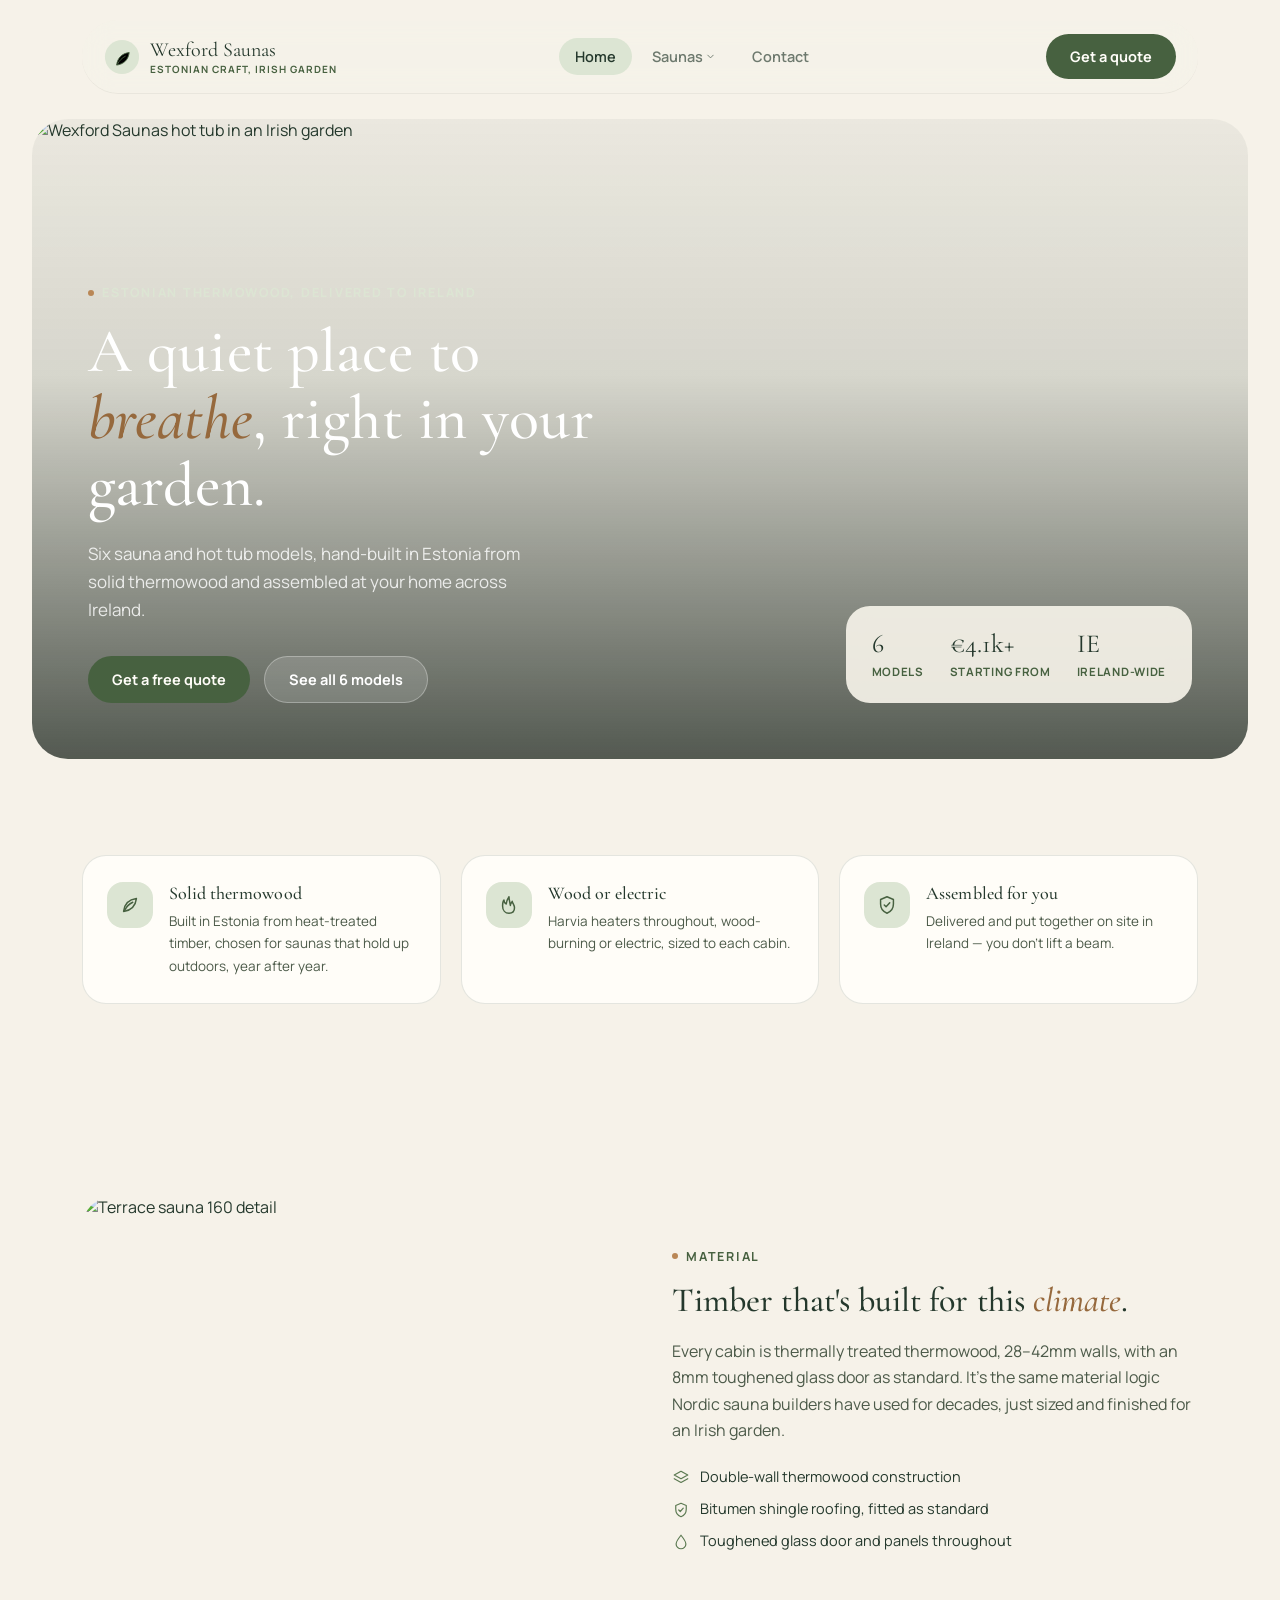
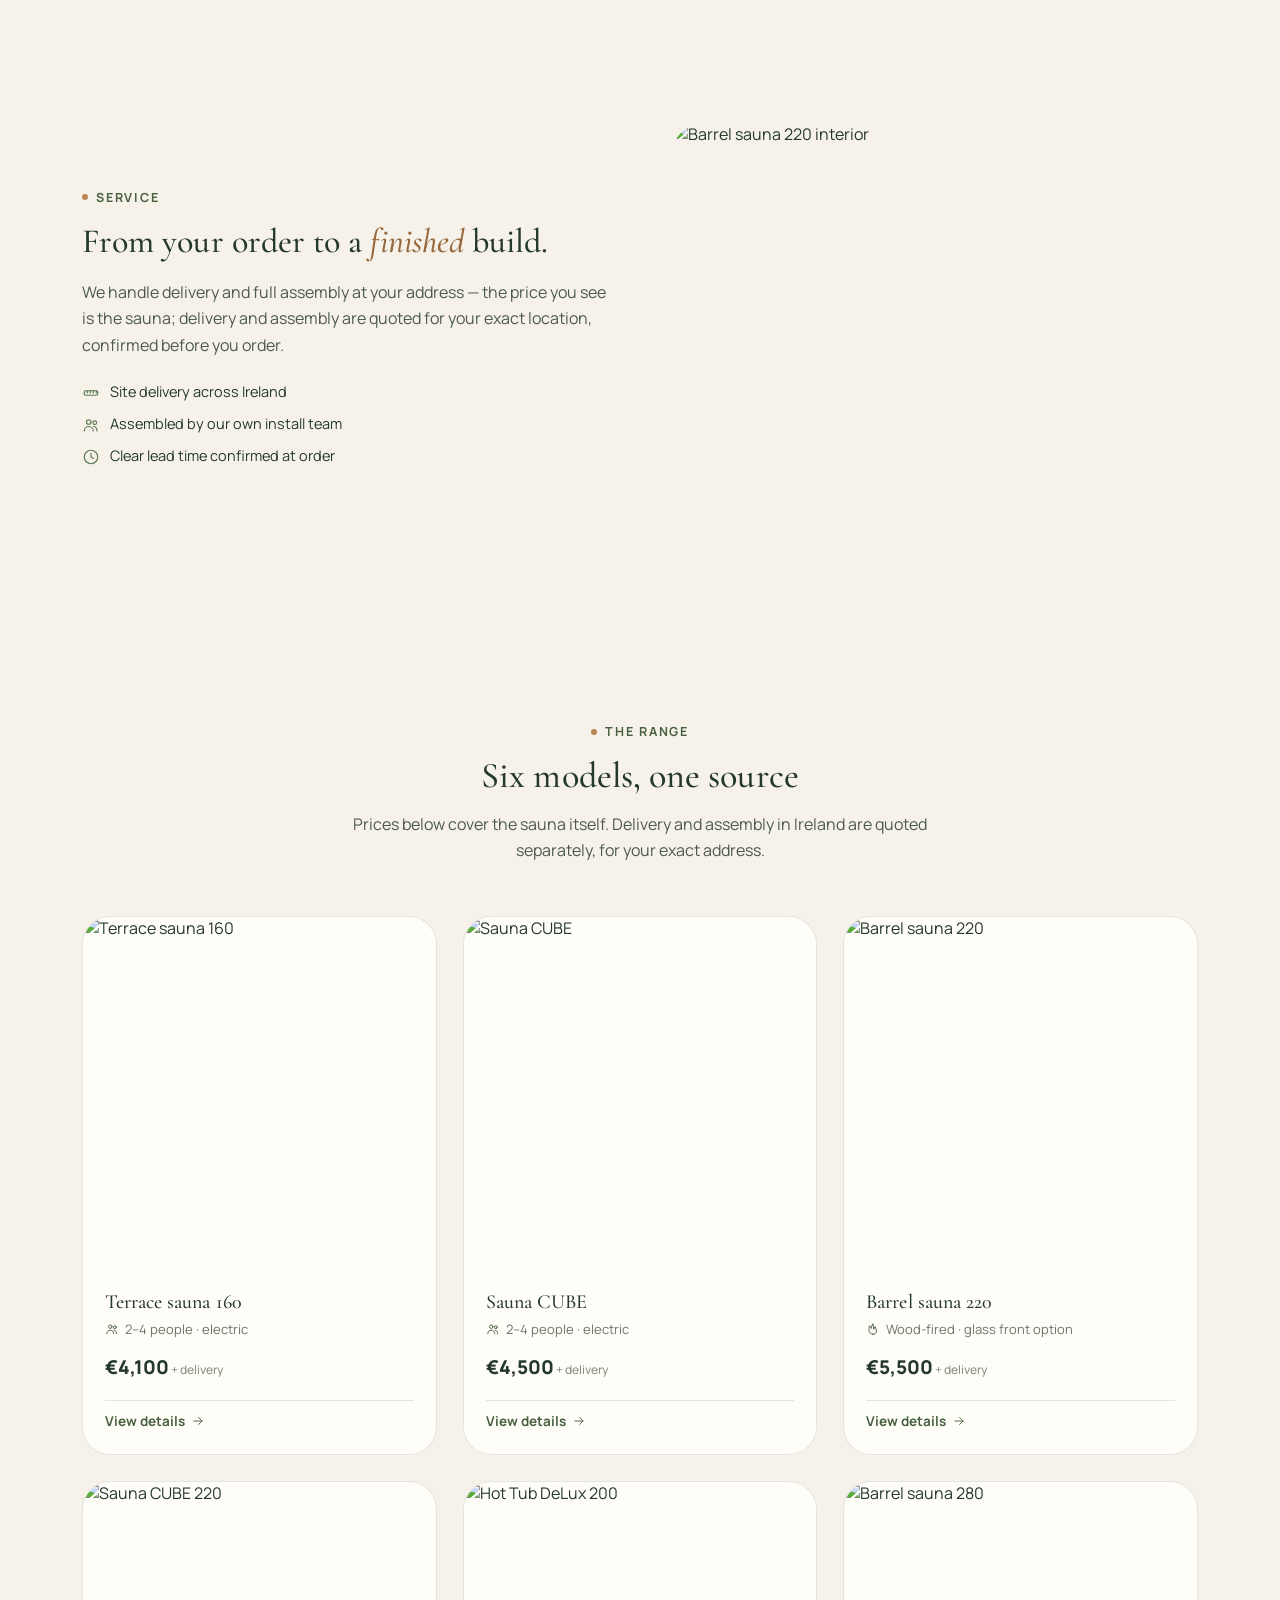
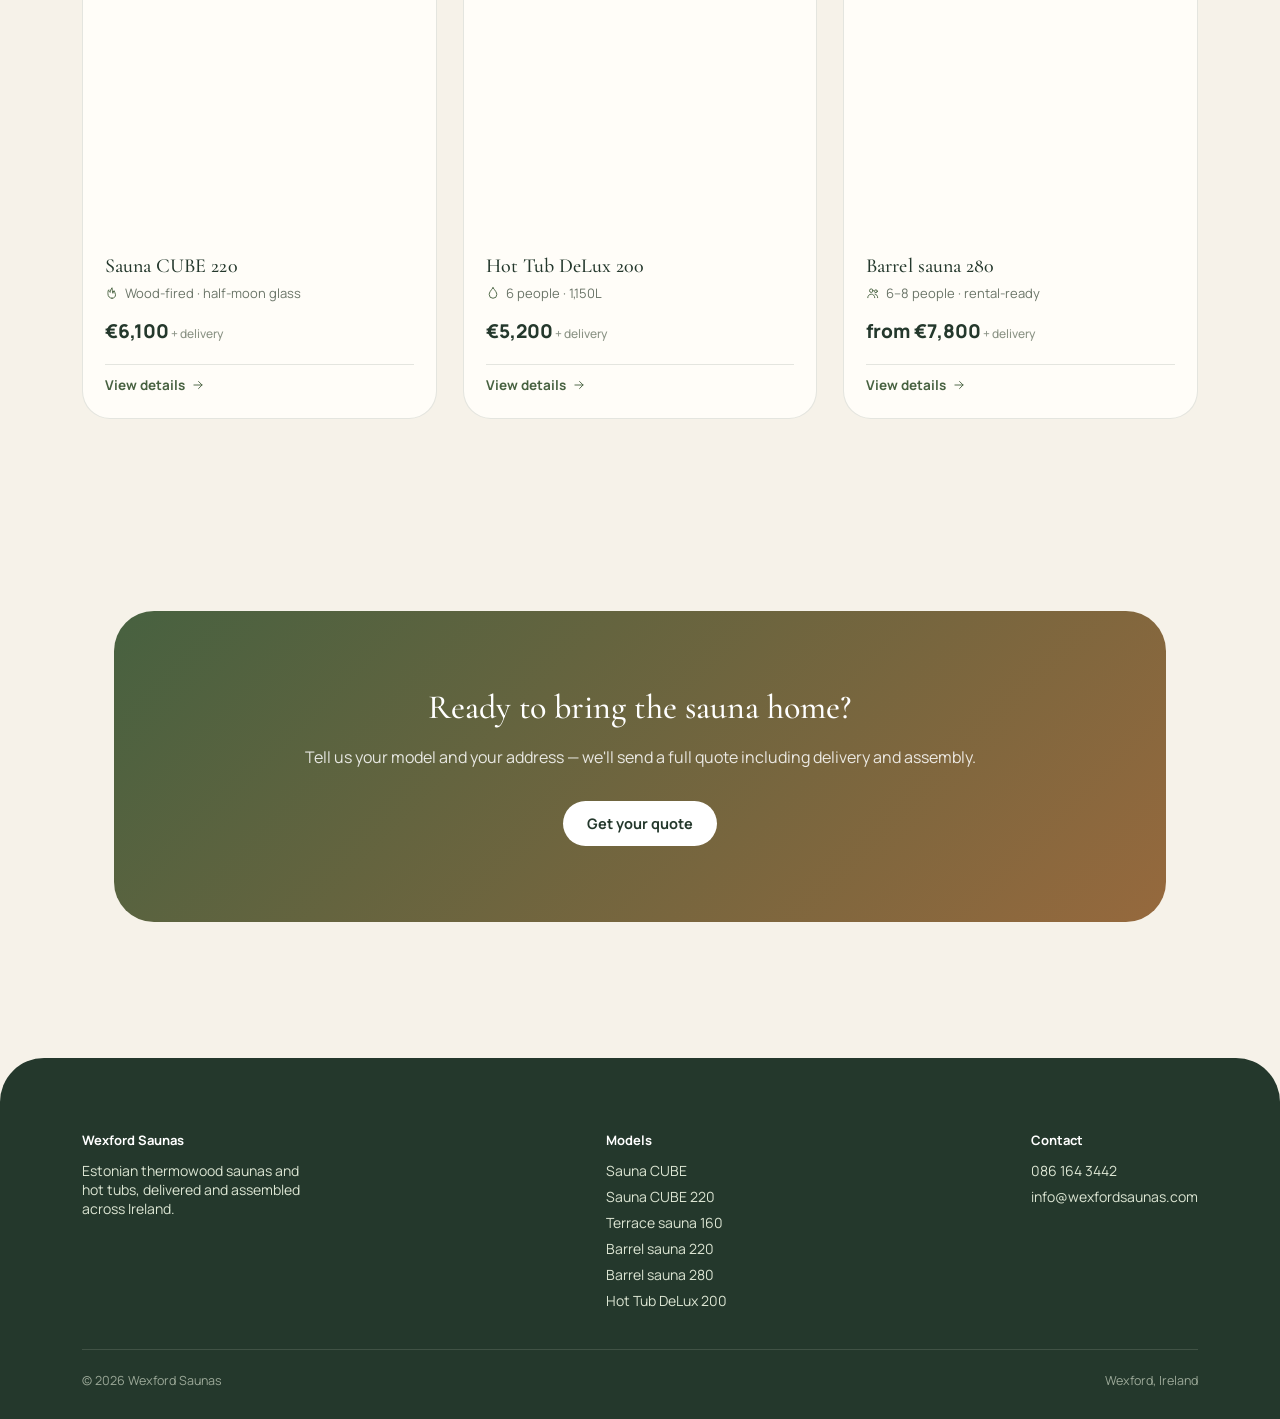
==== commit 2aeb201d: "Update index.html" ====
--- a/index.html
+++ b/index.html
@@ -44,7 +44,7 @@
         <div class="nav-dropdown-panel" id="nav-dropdown-panel">
           <a href="sauna-cube.html">Sauna CUBE <span class="dd-price">€4,500</span></a>
           <a href="sauna-cube-220.html">Sauna CUBE 220 <span class="dd-price">€6,100</span></a>
-          <a href="terrace-160.html">Terrace Sauna 160 <span class="dd-price">€4,100</span></a>
+          <a href="terrace-160.html">Terrace sauna 160 <span class="dd-price">€4,100</span></a>
           <a href="barrel-220.html">Barrel sauna 220 <span class="dd-price">€5,500</span></a>
           <a href="barrel-280.html">Barrel sauna 280 <span class="dd-price">from €7,800</span></a>
           <a href="hot-tub-200.html">Hot Tub DeLux 200 <span class="dd-price">€5,200</span></a>
@@ -61,7 +61,7 @@
 
   <div class="hero">
     <div class="hero-frame">
-      <img id="hero-img" src="images/saunas-main.jpg" alt="Wexford Saunas hot tub in an Irish garden">
+      <img id="hero-img" src="https://wexfordsaunas.com/wp-content/uploads/2025/05/0a0b3578-111d-4800-8518-764a18e7624c.jpg" alt="Wexford Saunas hot tub in an Irish garden">
       <div class="hero-content">
         <div class="eyebrow"><span class="icon-dot"></span>Estonian thermowood, delivered to Ireland</div>
         <h1>A quiet place to <em>breathe</em>, right in your garden.</h1>
@@ -116,7 +116,7 @@
       </div>
 
       <div class="feature-block reverse" data-reveal>
-        <div class="fb-media"><img src="images/sauna-cube-1.webp" alt="Sauna Cube exterior"></div>
+        <div class="fb-media"><img src="https://wexfordsaunas.com/wp-content/uploads/2026/02/9531c2df-1081-4b3b-9d10-fe5c04e9bc7a-576x1024.jpg" alt="Barrel sauna 220 interior"></div>
         <div class="fb-text">
           <div class="eyebrow"><span class="icon-dot"></span>Service</div>
           <h2>From your order to a <em>finished</em> build.</h2>
@@ -152,7 +152,7 @@
         </div>
 
         <div class="p-card" data-reveal data-reveal-delay="1">
-          <div class="thumb"><img src="images/sauna-cube-1.webp" alt="Sauna CUBE"></div>
+          <div class="thumb"><img src="https://wexfordsaunas.com/wp-content/uploads/2026/02/a5b58a4f-5701-4fe8-8c81-8184d3ba4110-576x1024.jpg" alt="Sauna CUBE"></div>
           <div class="p-card-body">
             <h3>Sauna CUBE</h3>
             <div class="spec"><svg class="icon" style="width:14px;height:14px;" viewBox="0 0 24 24"><use href="#ic-users"/></svg>2–4 people · electric</div>
@@ -205,6 +205,7 @@
     </div>
   </section>
 
+  <!--
   <section>
     <div class="wrap">
       <div class="testi-card" data-reveal>
@@ -222,8 +223,9 @@
       </div>
     </div>
   </section>
-
-  <section style="padding-top:0;">
+  -->
+
+  <section>
     <div class="wrap">
       <div class="cta-band" data-reveal>
         <h2>Ready to bring the sauna home?</h2>
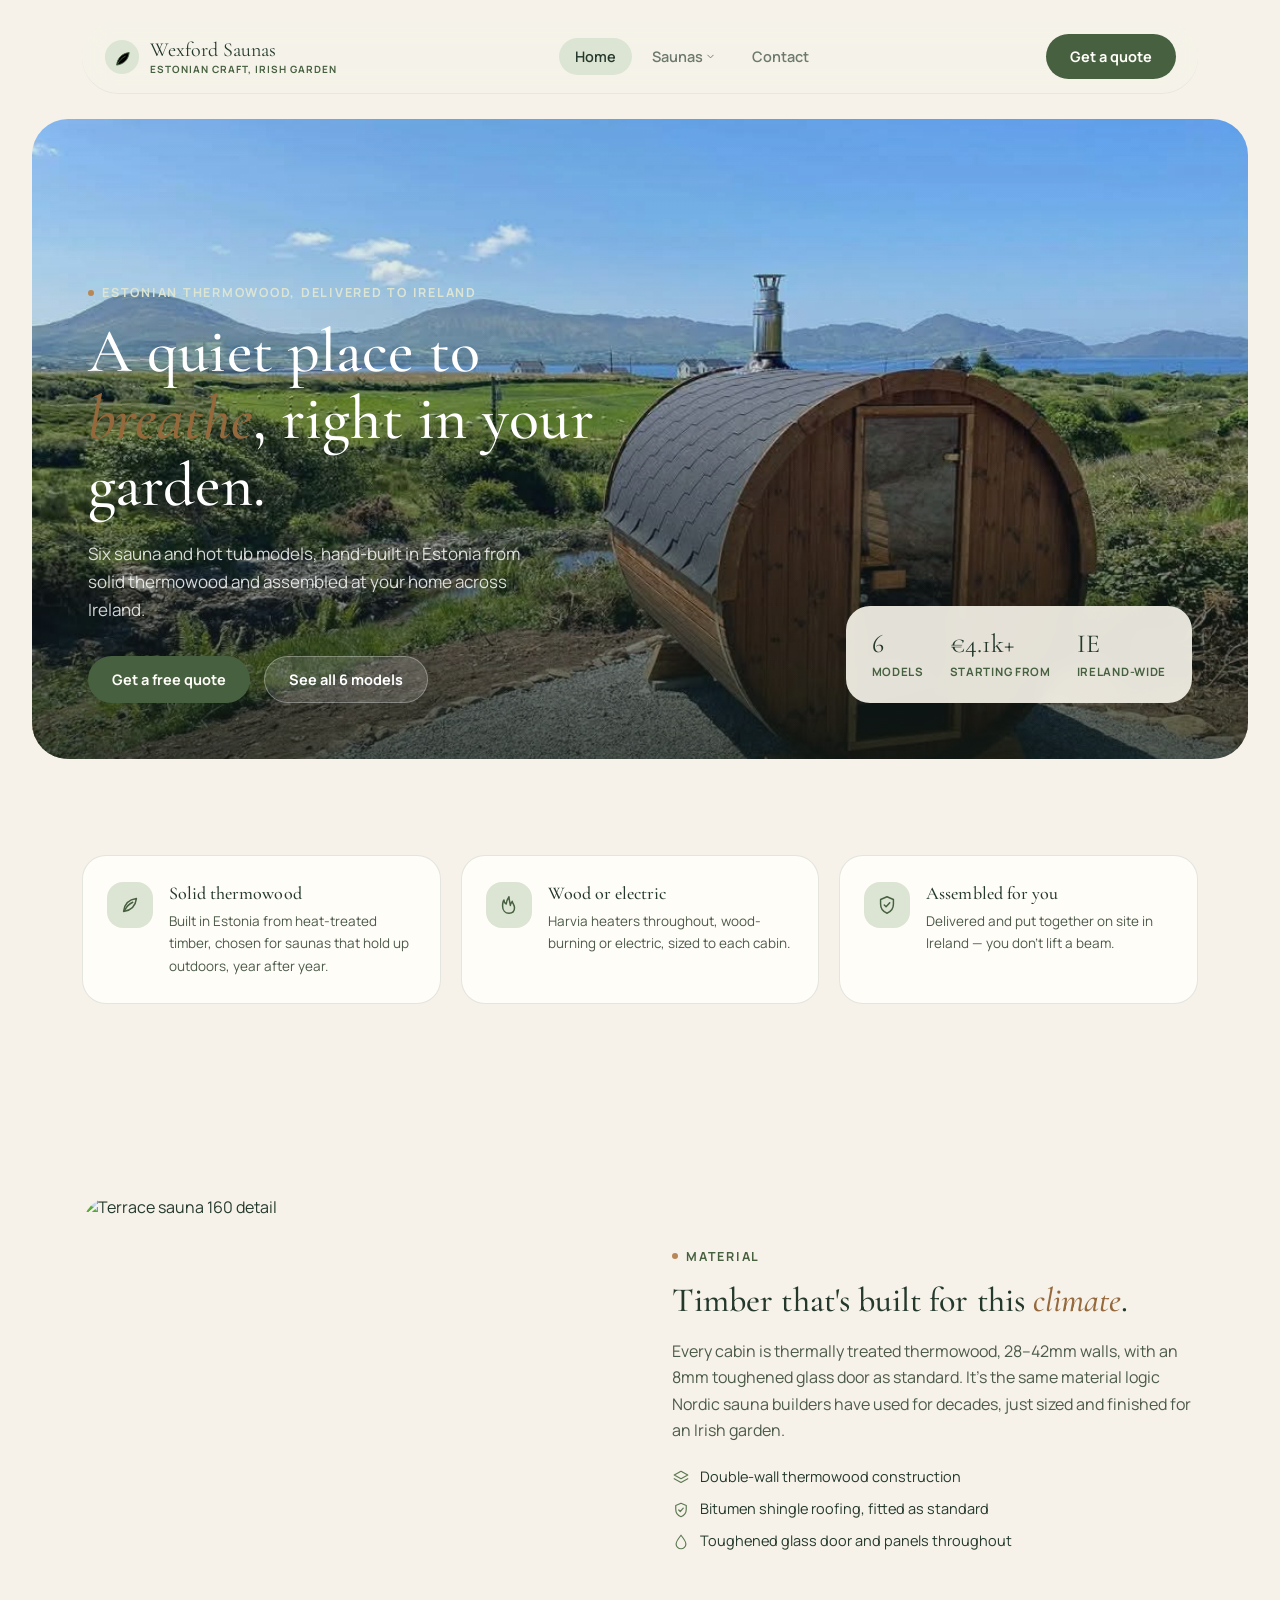
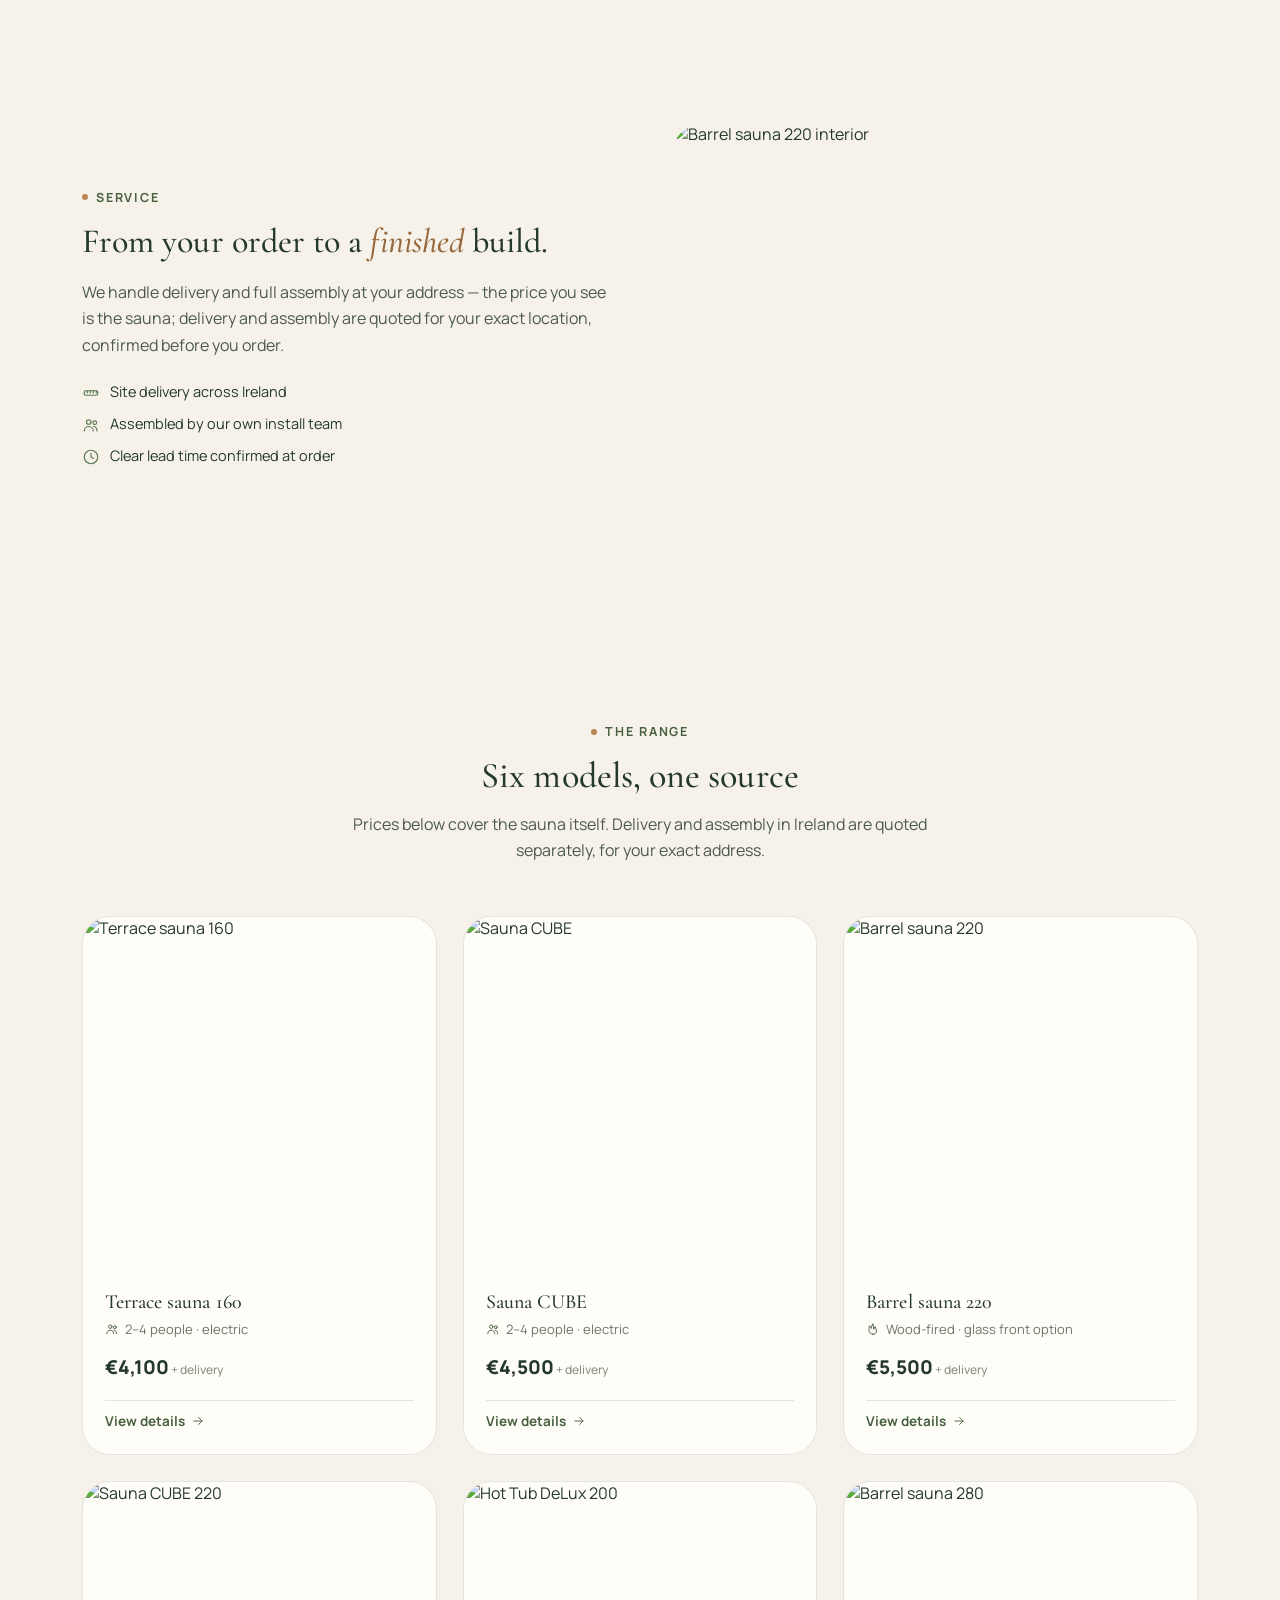
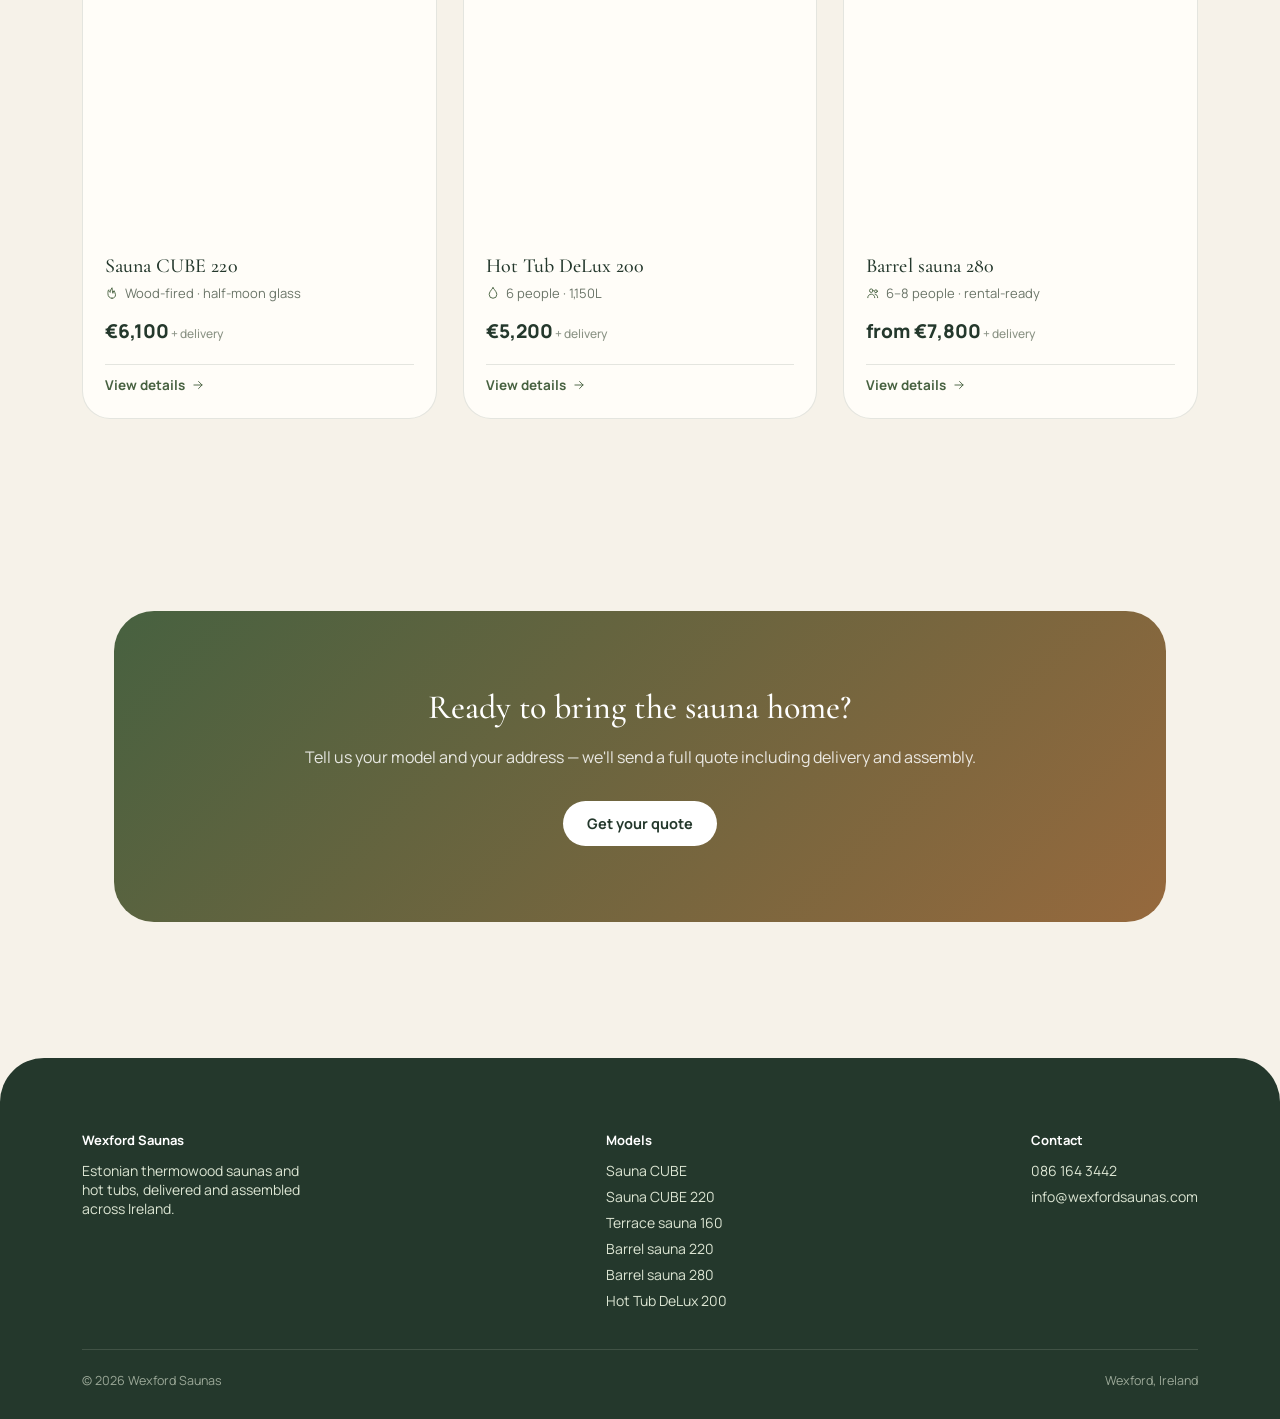
==== commit cc454420: "Update index.html" ====
--- a/index.html
+++ b/index.html
@@ -61,7 +61,7 @@
 
   <div class="hero">
     <div class="hero-frame">
-      <img id="hero-img" src="https://wexfordsaunas.com/wp-content/uploads/2025/05/0a0b3578-111d-4800-8518-764a18e7624c.jpg" alt="Wexford Saunas hot tub in an Irish garden">
+      <img id="hero-img" src="images/saunas-main.jpg" alt="Wexford Saunas hot tub in an Irish garden">
       <div class="hero-content">
         <div class="eyebrow"><span class="icon-dot"></span>Estonian thermowood, delivered to Ireland</div>
         <h1>A quiet place to <em>breathe</em>, right in your garden.</h1>
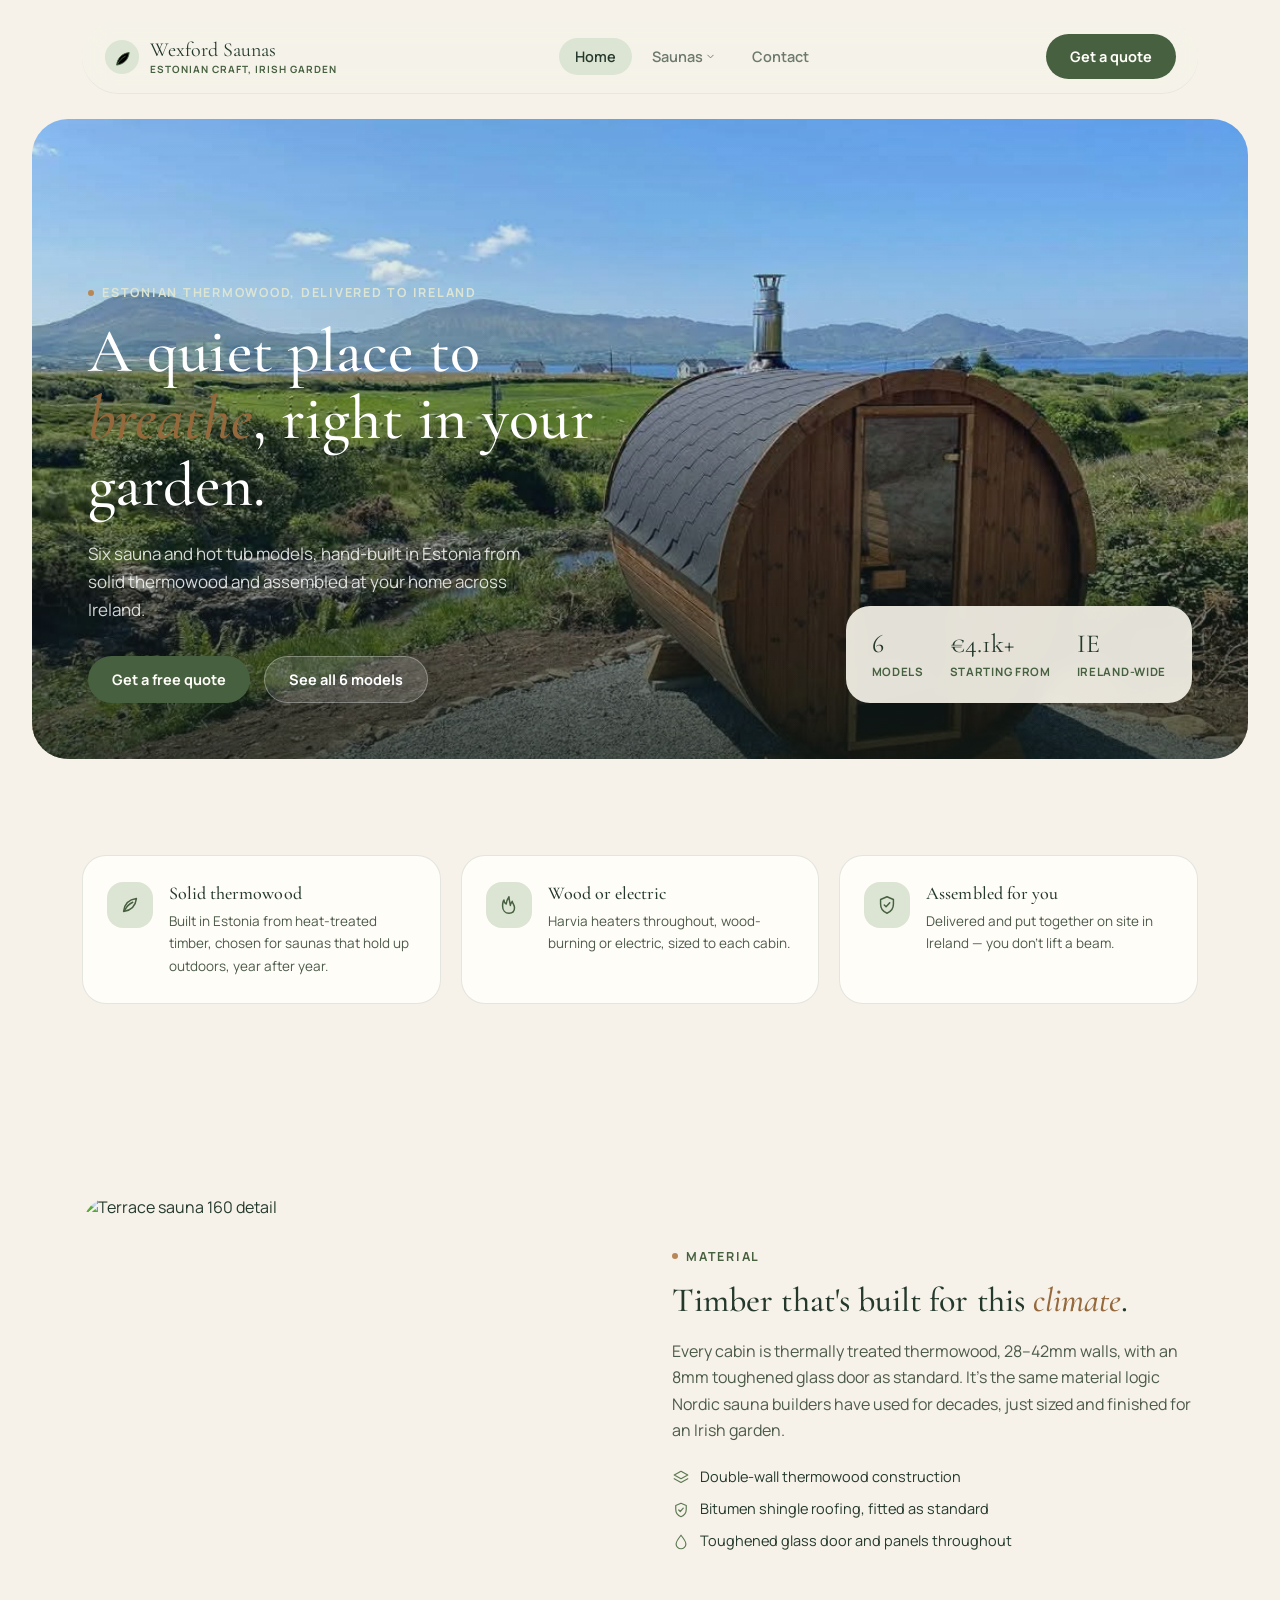
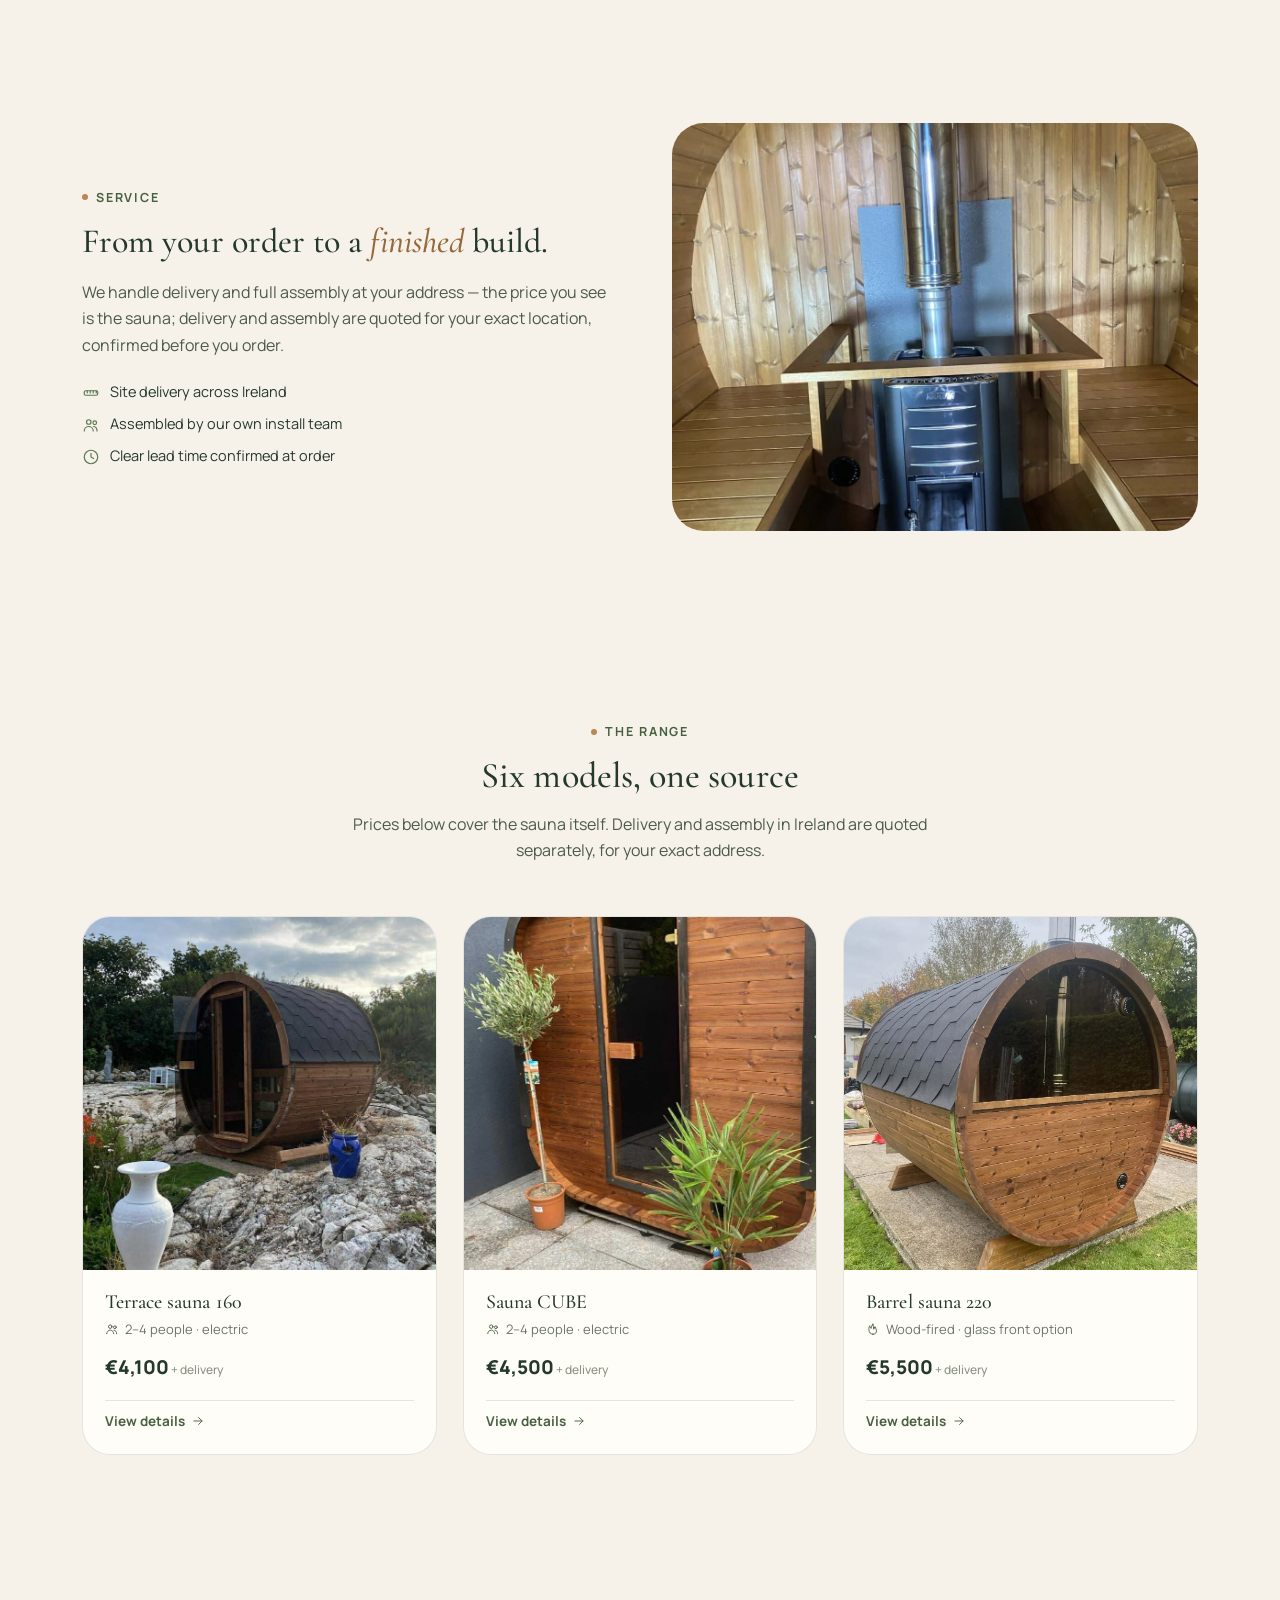
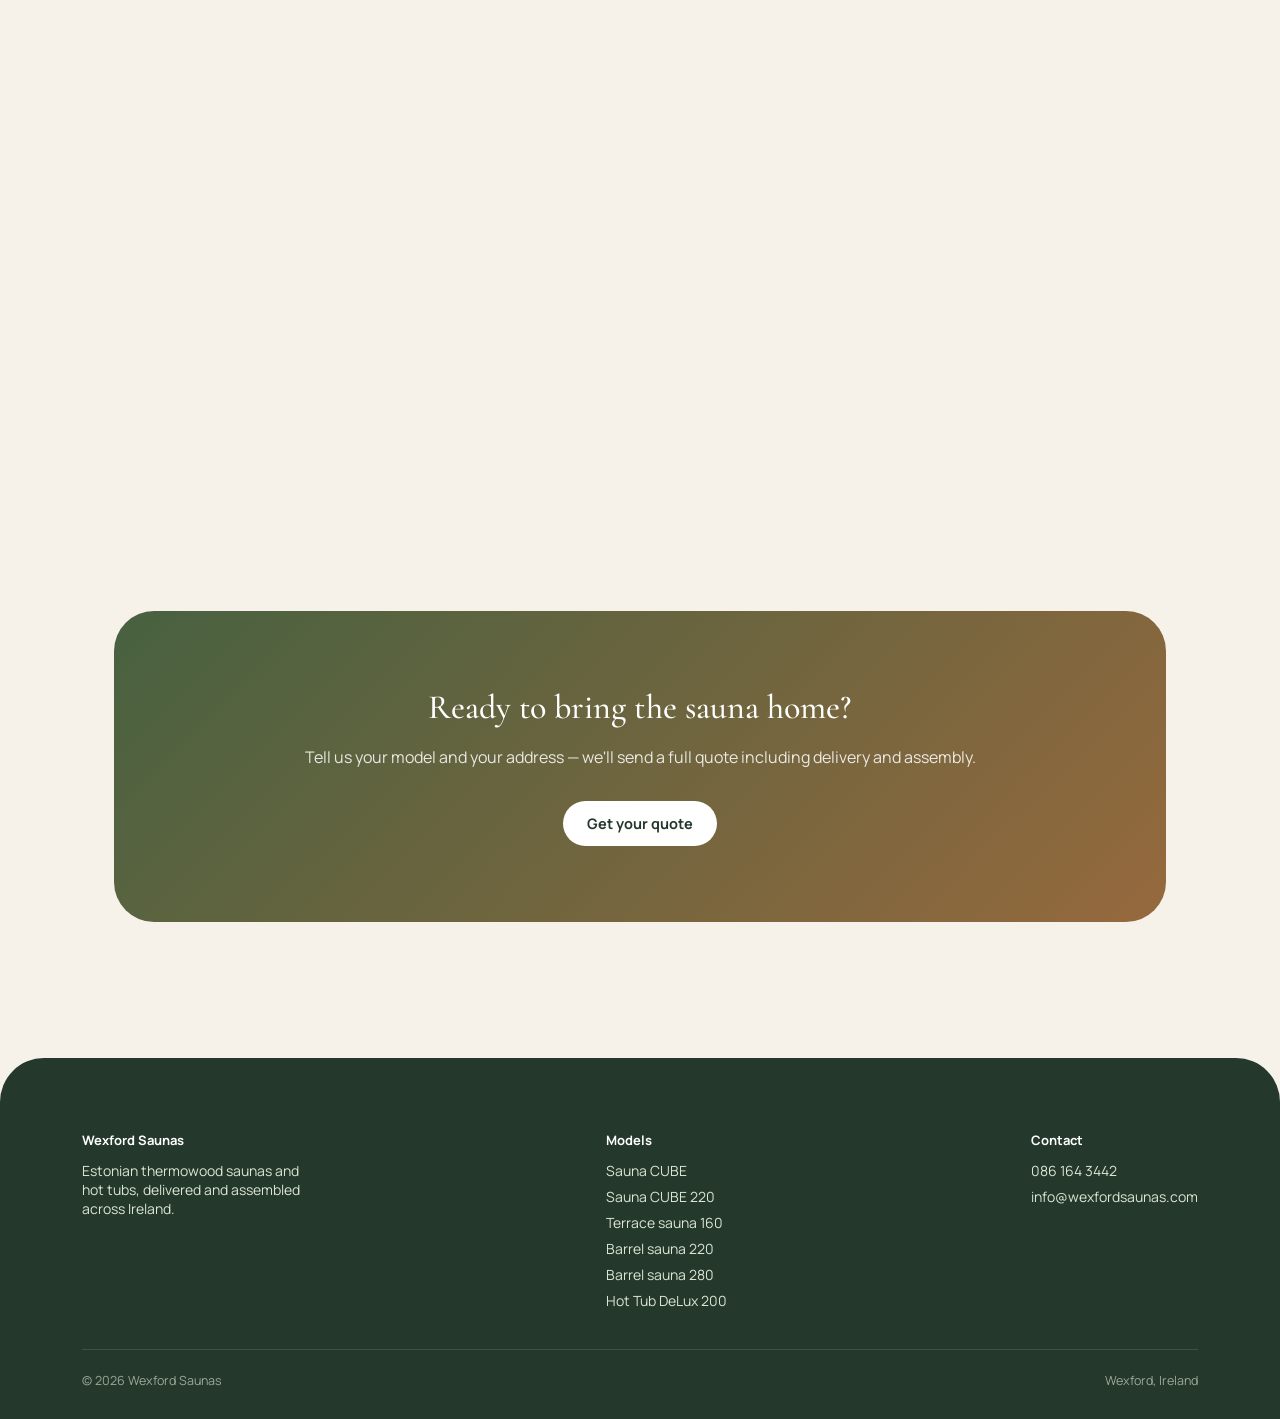
==== commit da9d4779: "Update index.html" ====
--- a/index.html
+++ b/index.html
@@ -102,7 +102,7 @@
     <div class="wrap" style="display:grid; gap:120px;">
 
       <div class="feature-block" data-reveal>
-        <div class="fb-media"><img src="https://www.wexfordsaunas.com/wp-content/uploads/2024/04/Terrace-sauna-160-2.jpg" alt="Terrace sauna 160 detail"></div>
+        <div class="fb-media"><img src="images/Terrace-sauna-160-2.jpg" alt="Terrace sauna 160 detail"></div>
         <div class="fb-text">
           <div class="eyebrow"><span class="icon-dot"></span>Material</div>
           <h2>Timber that's built for this <em>climate</em>.</h2>
@@ -116,7 +116,7 @@
       </div>
 
       <div class="feature-block reverse" data-reveal>
-        <div class="fb-media"><img src="https://wexfordsaunas.com/wp-content/uploads/2026/02/9531c2df-1081-4b3b-9d10-fe5c04e9bc7a-576x1024.jpg" alt="Barrel sauna 220 interior"></div>
+        <div class="fb-media"><img src="images/barrel-sauna-220-5.webp" alt="Barrel sauna 220 interior"></div>
         <div class="fb-text">
           <div class="eyebrow"><span class="icon-dot"></span>Service</div>
           <h2>From your order to a <em>finished</em> build.</h2>
@@ -142,7 +142,7 @@
       <div class="grid-products">
 
         <div class="p-card" data-reveal>
-          <div class="thumb"><img src="https://www.wexfordsaunas.com/wp-content/uploads/2024/04/Terrace-sauna-160-1.jpg" alt="Terrace sauna 160"></div>
+          <div class="thumb"><img src="images/Terrace-sauna-160-3.webp" alt="Terrace sauna 160"></div>
           <div class="p-card-body">
             <h3>Terrace sauna 160</h3>
             <div class="spec"><svg class="icon" style="width:14px;height:14px;" viewBox="0 0 24 24"><use href="#ic-users"/></svg>2–4 people · electric</div>
@@ -152,7 +152,7 @@
         </div>
 
         <div class="p-card" data-reveal data-reveal-delay="1">
-          <div class="thumb"><img src="https://wexfordsaunas.com/wp-content/uploads/2026/02/a5b58a4f-5701-4fe8-8c81-8184d3ba4110-576x1024.jpg" alt="Sauna CUBE"></div>
+          <div class="thumb"><img src="images/sauna-cube-1.webp" alt="Sauna CUBE"></div>
           <div class="p-card-body">
             <h3>Sauna CUBE</h3>
             <div class="spec"><svg class="icon" style="width:14px;height:14px;" viewBox="0 0 24 24"><use href="#ic-users"/></svg>2–4 people · electric</div>
@@ -162,7 +162,7 @@
         </div>
 
         <div class="p-card" data-reveal data-reveal-delay="2">
-          <div class="thumb"><img src="https://wexfordsaunas.com/wp-content/uploads/2026/02/80c7d564-c4e9-4402-9be4-3b00b6da08ba-768x1024.jpg" alt="Barrel sauna 220"></div>
+          <div class="thumb"><img src="images/barrel-sauna-220-4.webp" alt="Barrel sauna 220"></div>
           <div class="p-card-body">
             <h3>Barrel sauna 220</h3>
             <div class="spec"><svg class="icon" style="width:14px;height:14px;" viewBox="0 0 24 24"><use href="#ic-flame"/></svg>Wood-fired · glass front option</div>
@@ -172,7 +172,7 @@
         </div>
 
         <div class="p-card" data-reveal>
-          <div class="thumb"><img src="https://wexfordsaunas.com/wp-content/uploads/2026/04/d894a537-0923-484e-aba5-5aaa5b09b7f9.jpg-768x1024.jpg" alt="Sauna CUBE 220"></div>
+          <div class="thumb"><img src="images/sauna-cube-220-3.webp" alt="Sauna CUBE 220"></div>
           <div class="p-card-body">
             <h3>Sauna CUBE 220</h3>
             <div class="spec"><svg class="icon" style="width:14px;height:14px;" viewBox="0 0 24 24"><use href="#ic-flame"/></svg>Wood-fired · half-moon glass</div>
@@ -182,7 +182,7 @@
         </div>
 
         <div class="p-card" data-reveal data-reveal-delay="1">
-          <div class="thumb"><img src="https://wexfordsaunas.com/wp-content/uploads/2025/05/f7a05201-e57d-4910-89f2-b42288541898.jpg" alt="Hot Tub DeLux 200"></div>
+          <div class="thumb"><img src="images/hottub-3.jpg" alt="Hot Tub DeLux 200"></div>
           <div class="p-card-body">
             <h3>Hot Tub DeLux 200</h3>
             <div class="spec"><svg class="icon" style="width:14px;height:14px;" viewBox="0 0 24 24"><use href="#ic-drop"/></svg>6 people · 1,150L</div>
@@ -192,7 +192,7 @@
         </div>
 
         <div class="p-card" data-reveal data-reveal-delay="2">
-          <div class="thumb"><img src="https://wexfordsaunas.com/wp-content/uploads/2025/05/f81f340e-f822-413e-8b03-0f29bec8d58c.jpg" alt="Barrel sauna 280"></div>
+          <div class="thumb"><img src="images/barrel-sauna-280-1.jpg" alt="Barrel sauna 280"></div>
           <div class="p-card-body">
             <h3>Barrel sauna 280</h3>
             <div class="spec"><svg class="icon" style="width:14px;height:14px;" viewBox="0 0 24 24"><use href="#ic-users"/></svg>6–8 people · rental-ready</div>
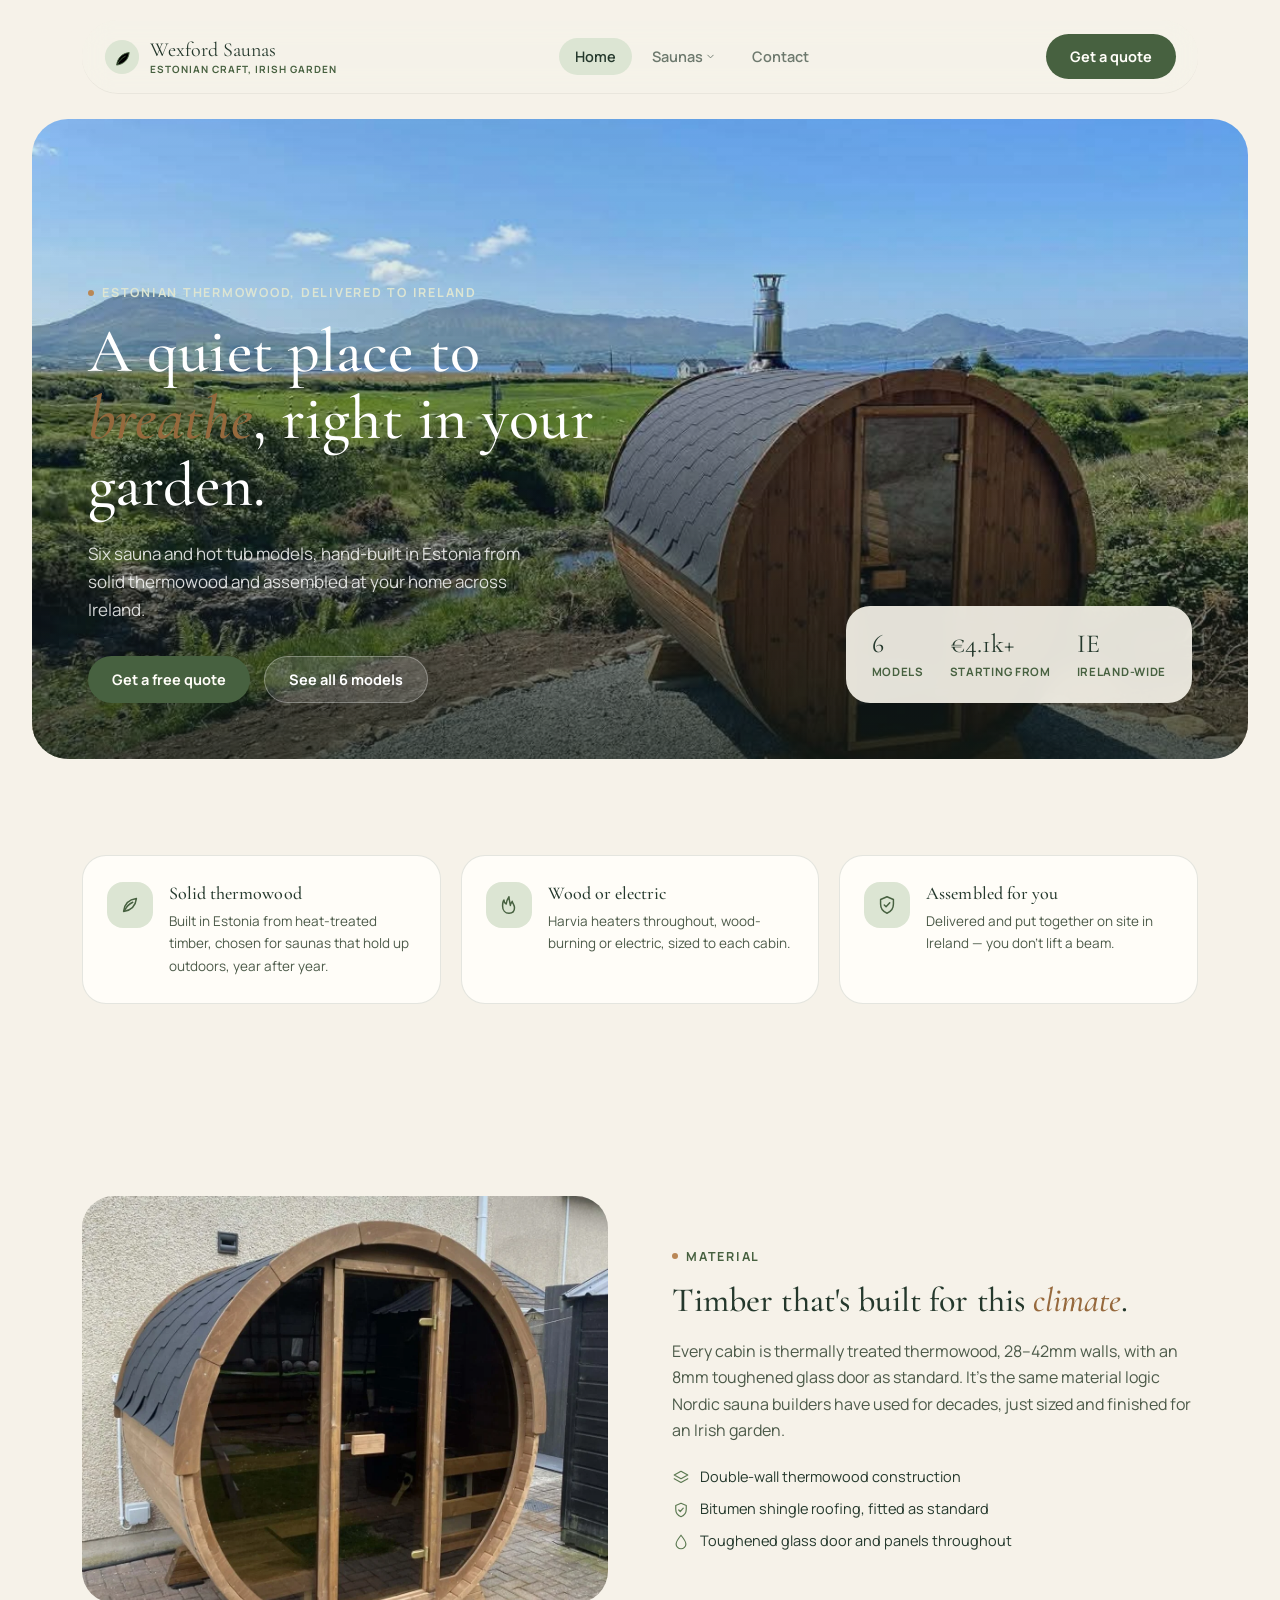
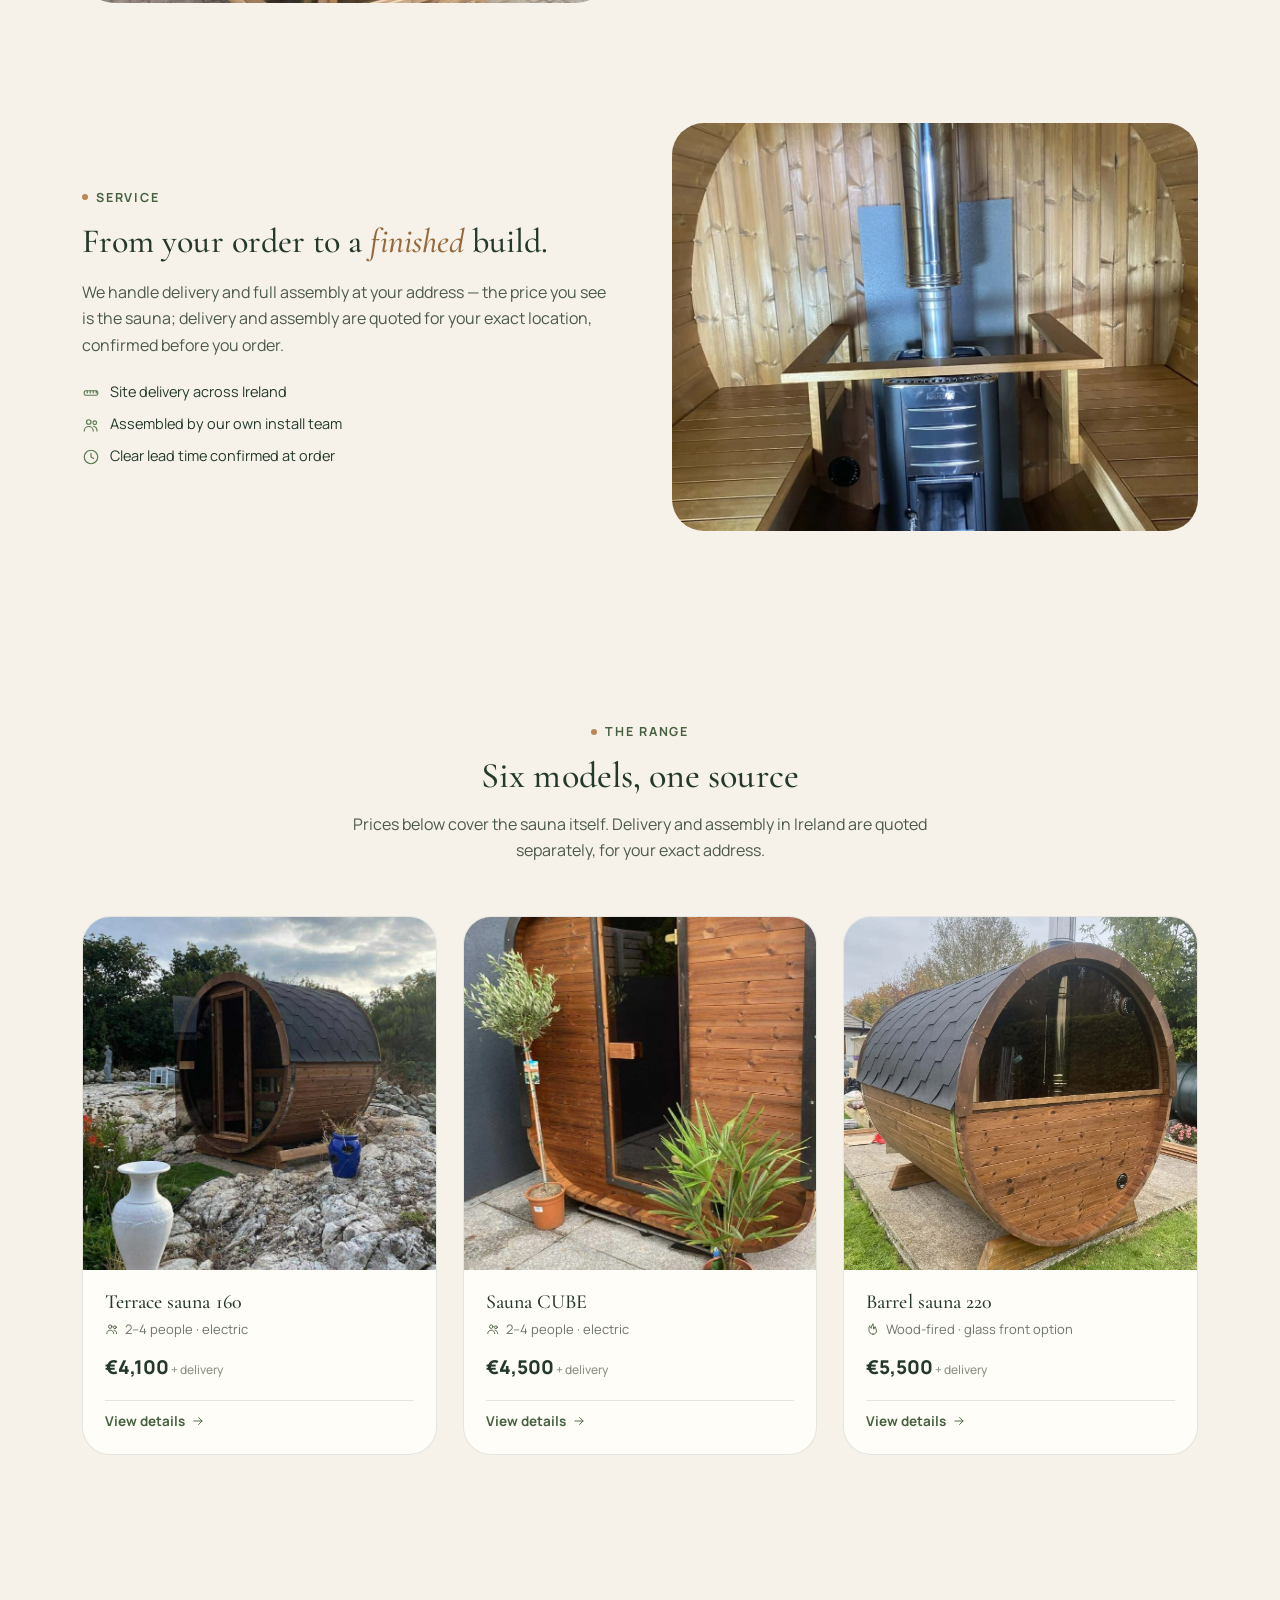
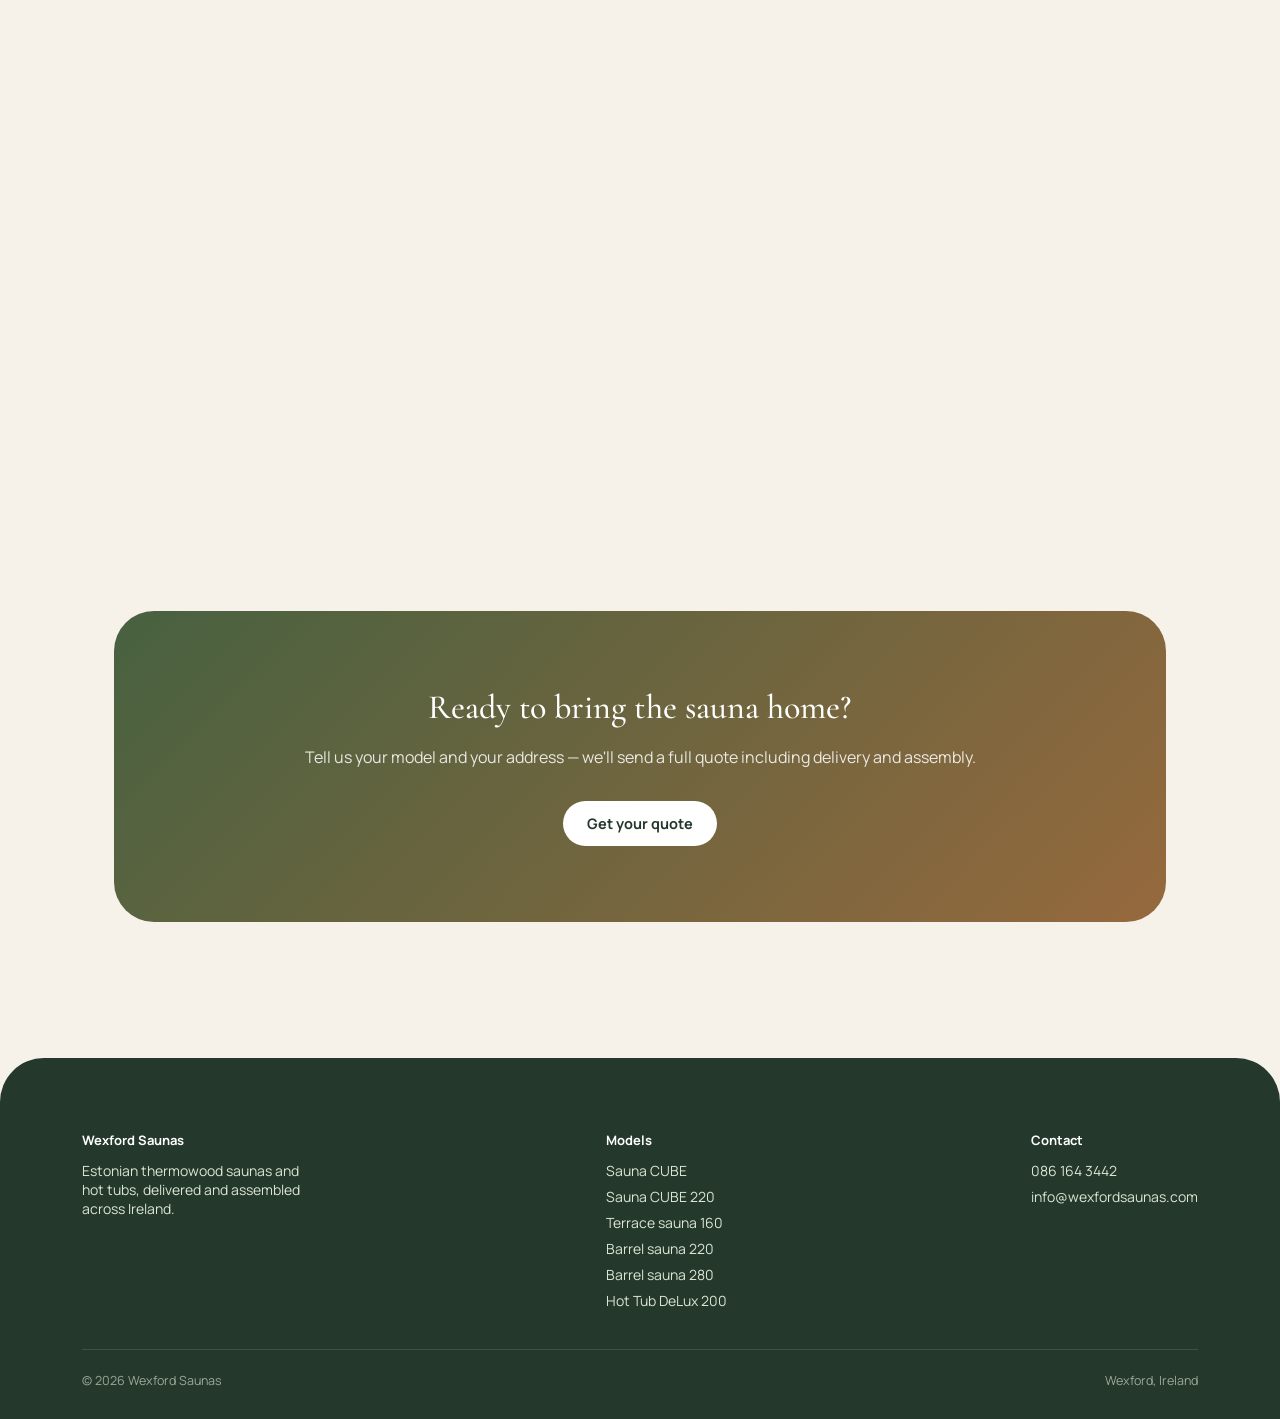
==== commit 54e924b9: "Update index.html" ====
--- a/index.html
+++ b/index.html
@@ -102,7 +102,7 @@
     <div class="wrap" style="display:grid; gap:120px;">
 
       <div class="feature-block" data-reveal>
-        <div class="fb-media"><img src="images/Terrace-sauna-160-2.jpg" alt="Terrace sauna 160 detail"></div>
+        <div class="fb-media"><img src="images/Terrace-sauna-160-2.webp" alt="Terrace sauna 160 detail"></div>
         <div class="fb-text">
           <div class="eyebrow"><span class="icon-dot"></span>Material</div>
           <h2>Timber that's built for this <em>climate</em>.</h2>
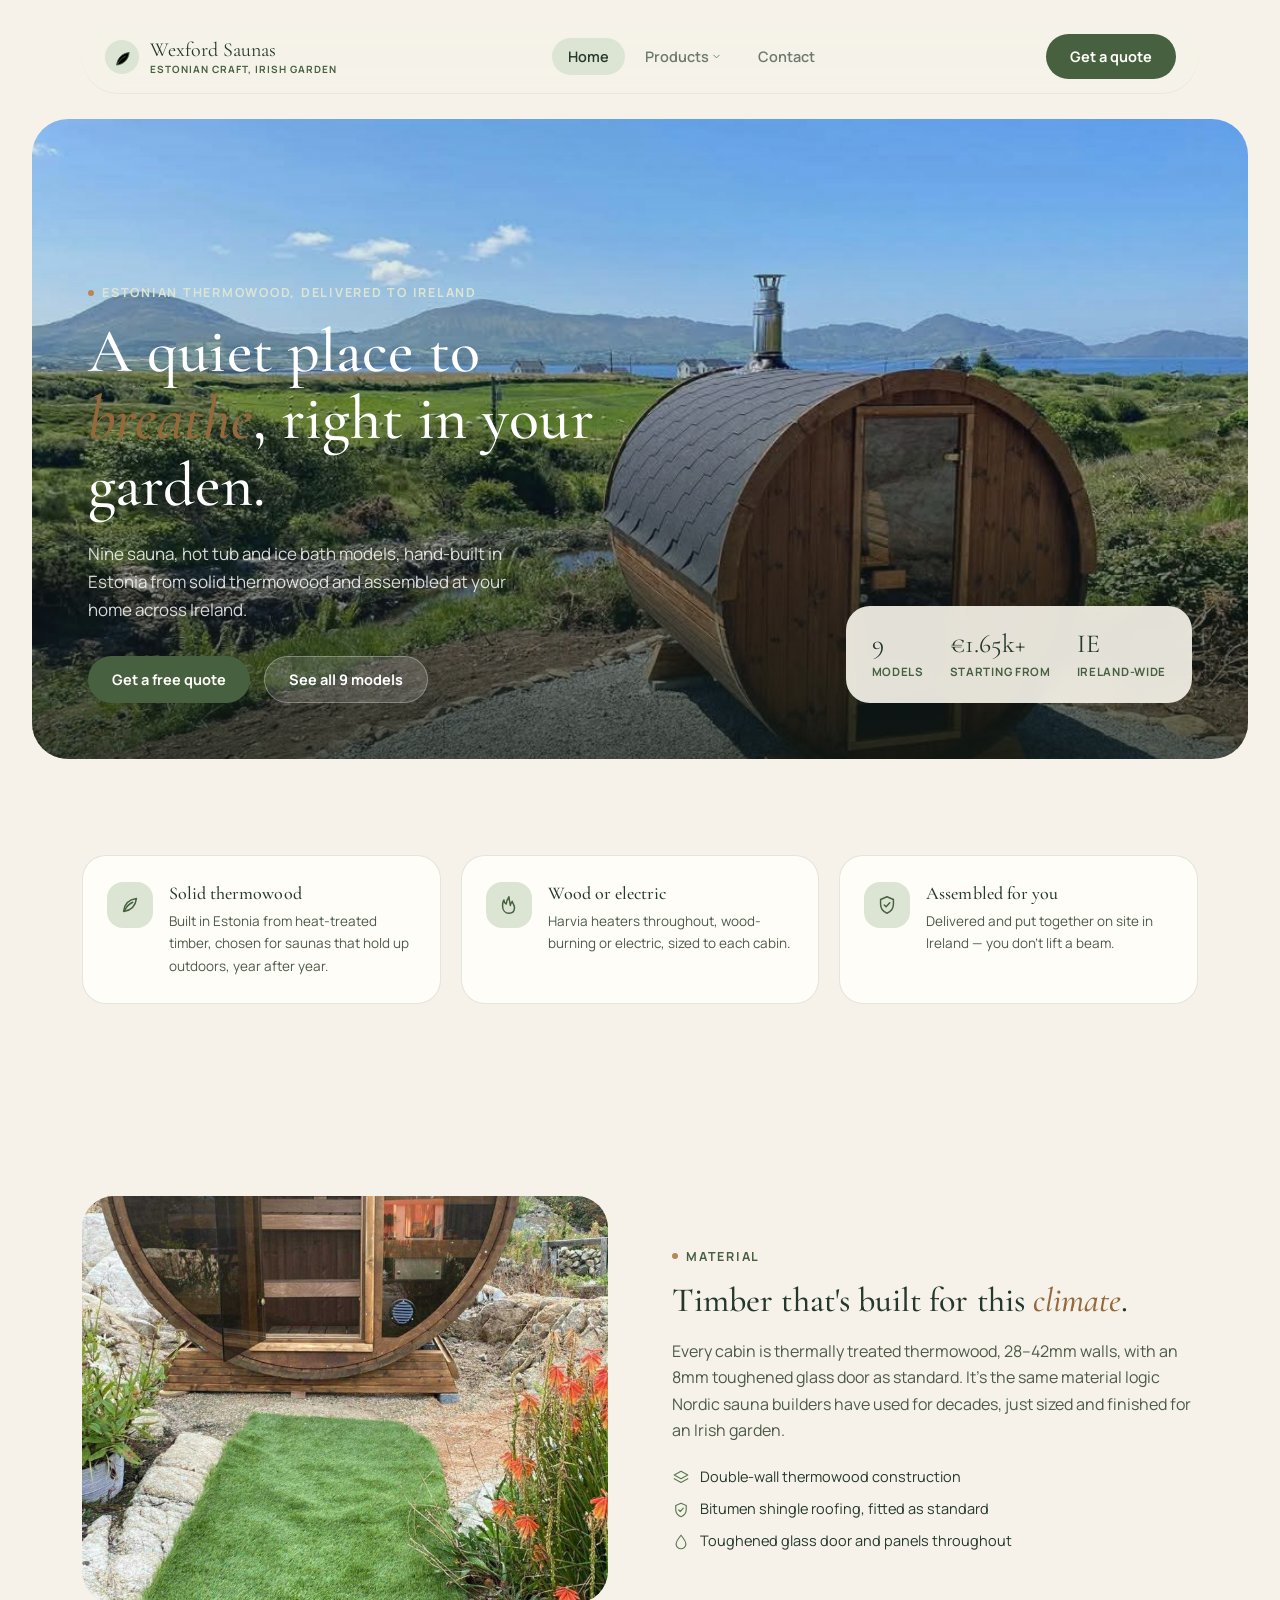
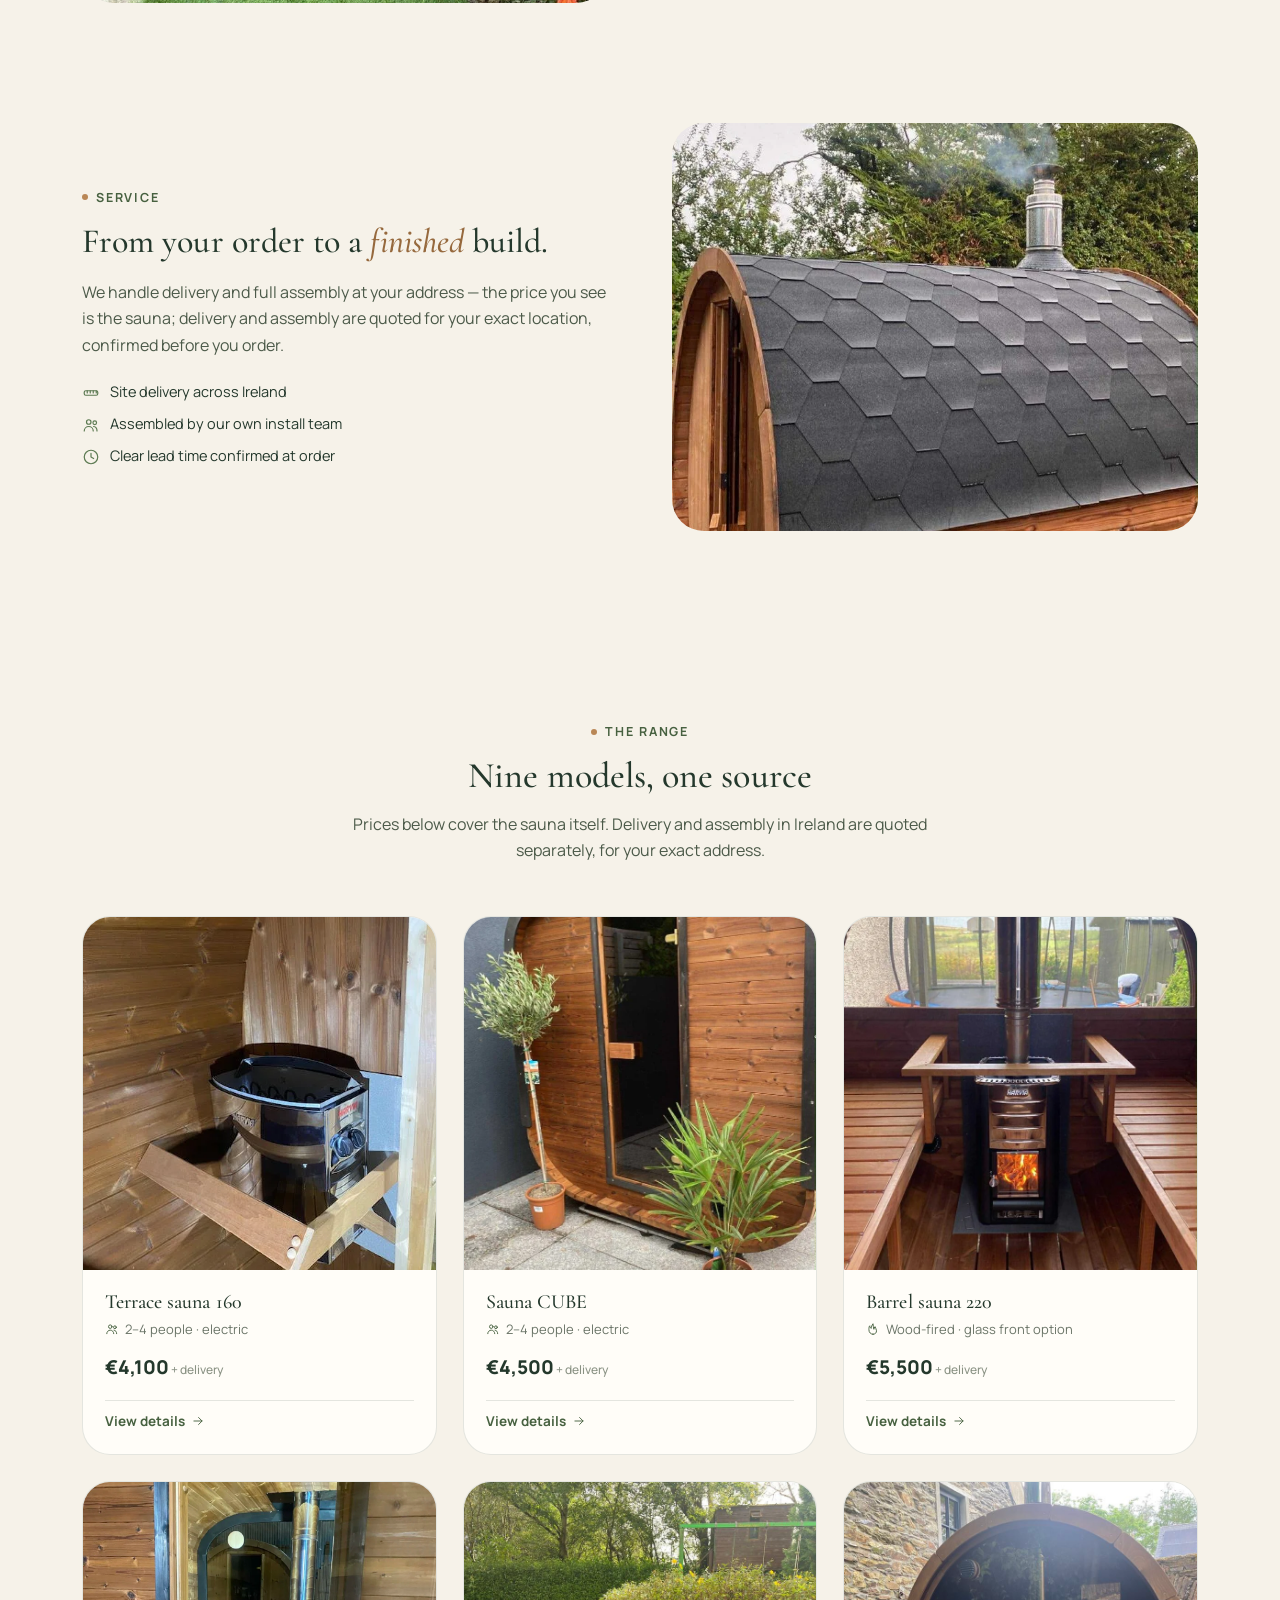
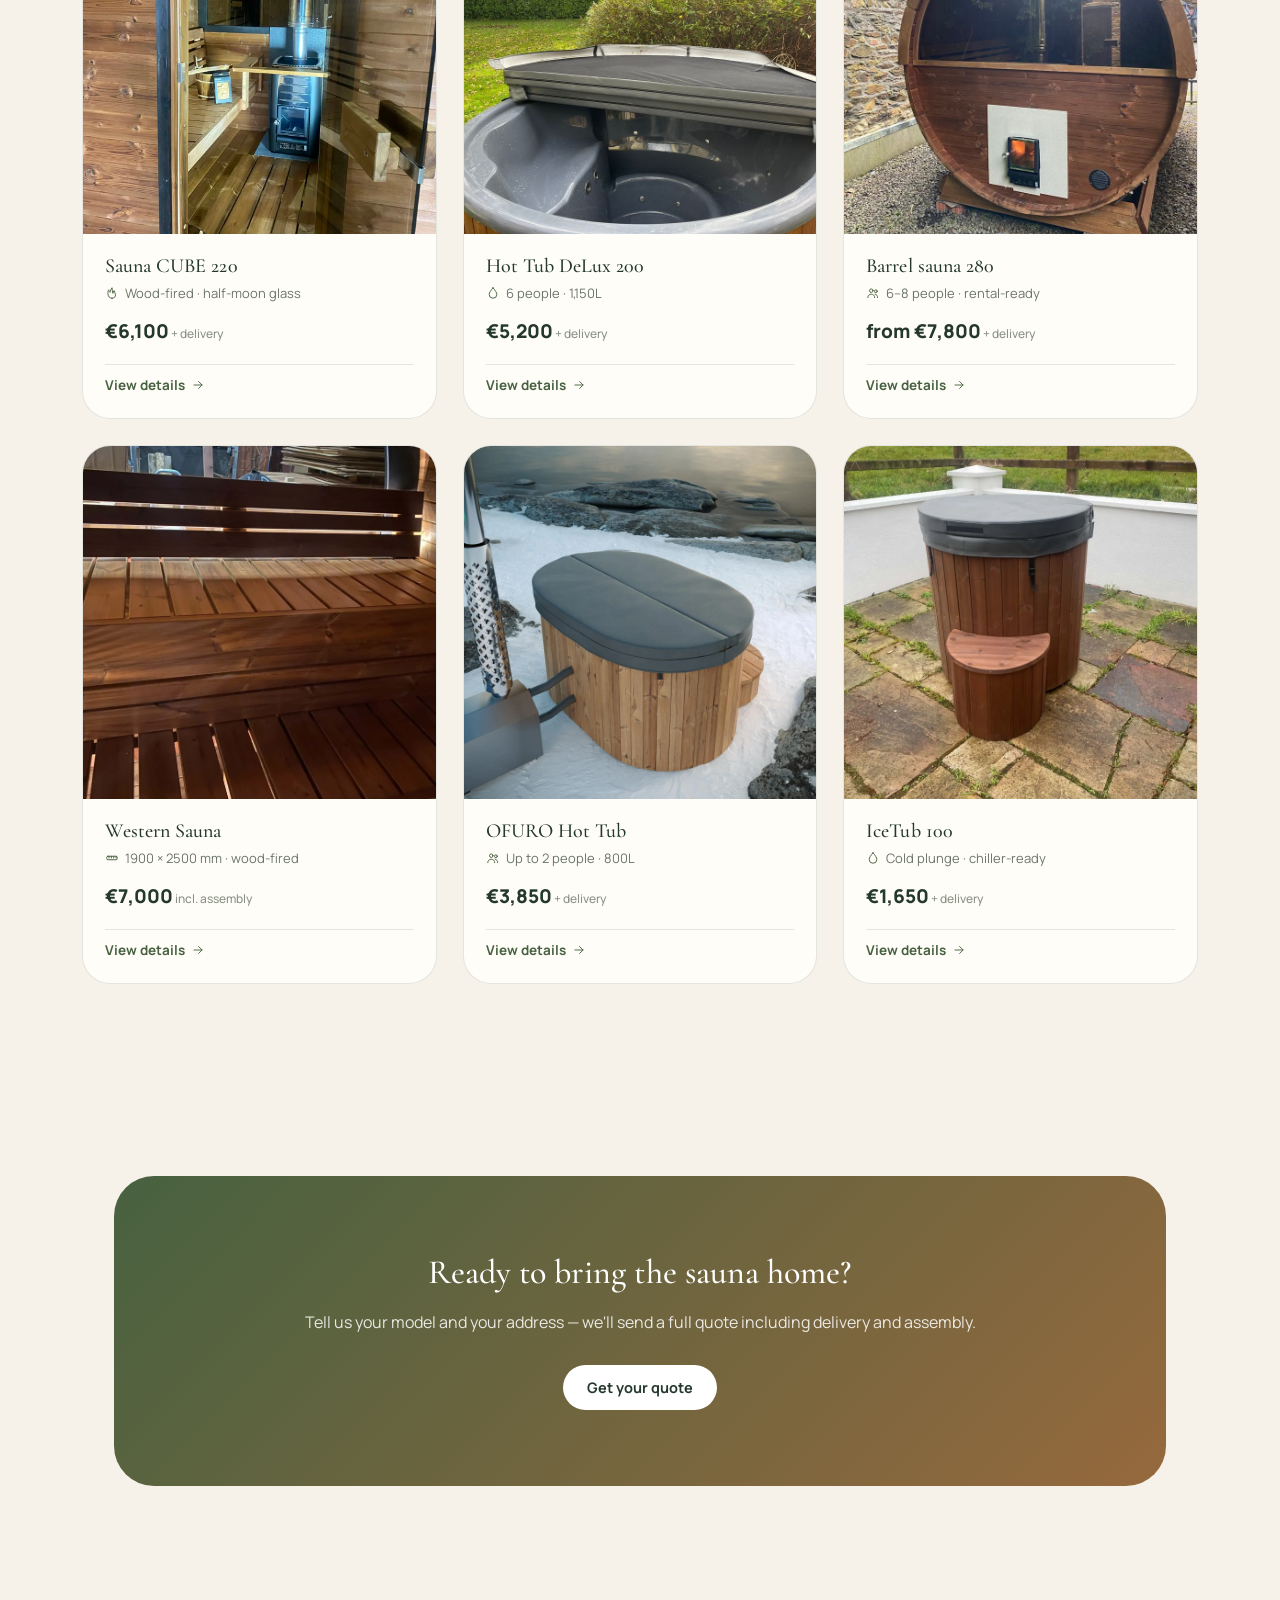
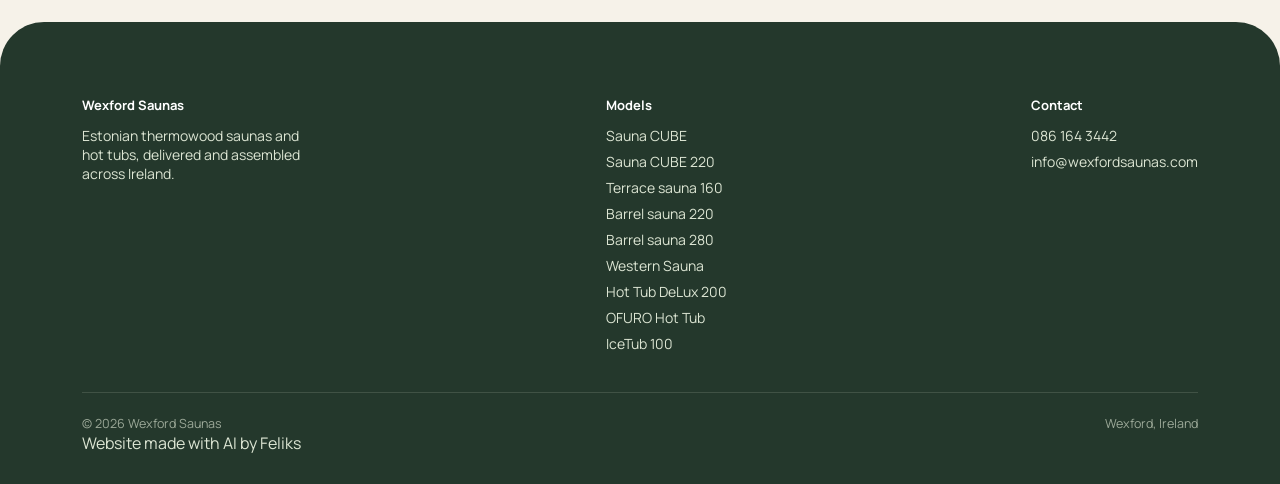
==== commit 1728ae5c: "Update index.html" ====
--- a/index.html
+++ b/index.html
@@ -4,7 +4,7 @@
 <meta charset="UTF-8">
 <meta name="viewport" content="width=device-width, initial-scale=1">
 <title>Wexford Saunas | Estonian Thermowood Saunas & Hot Tubs, Delivered in Ireland</title>
-<meta name="description" content="Six sauna and hot tub models, hand-built in Estonia from solid thermowood and assembled at your home across Ireland.">
+<meta name="description" content="Nine sauna, hot tub and ice bath models, hand-built in Estonia from solid thermowood and assembled at your home across Ireland.">
 <link rel="preconnect" href="https://fonts.googleapis.com">
 <link rel="preconnect" href="https://fonts.gstatic.com" crossorigin>
 <link href="https://fonts.googleapis.com/css2?family=Cormorant+Garamond:ital,wght@0,400;0,500;0,600;1,400;1,500&family=Manrope:wght@400;500;600;700;800&display=swap" rel="stylesheet">
@@ -38,16 +38,21 @@
     <div class="nav-links">
       <a href="index.html" class="active">Home</a>
       <div class="nav-dropdown" id="nav-dropdown">
-        <button type="button" id="nav-dropdown-toggle">Saunas
+        <button type="button" id="nav-dropdown-toggle">Products
           <svg class="caret" viewBox="0 0 24 24" fill="none" stroke-linecap="round" stroke-linejoin="round"><path d="M6 9l6 6 6-6"/></svg>
         </button>
         <div class="nav-dropdown-panel" id="nav-dropdown-panel">
+          <div class="dd-group">Saunas</div>
           <a href="sauna-cube.html">Sauna CUBE <span class="dd-price">€4,500</span></a>
           <a href="sauna-cube-220.html">Sauna CUBE 220 <span class="dd-price">€6,100</span></a>
           <a href="terrace-160.html">Terrace sauna 160 <span class="dd-price">€4,100</span></a>
           <a href="barrel-220.html">Barrel sauna 220 <span class="dd-price">€5,500</span></a>
           <a href="barrel-280.html">Barrel sauna 280 <span class="dd-price">from €7,800</span></a>
+          <a href="western-sauna.html">Western Sauna <span class="dd-price">€7,000</span></a>
+          <div class="dd-group">Hot tubs &amp; ice baths</div>
           <a href="hot-tub-200.html">Hot Tub DeLux 200 <span class="dd-price">€5,200</span></a>
+          <a href="ofuro-hot-tub.html">OFURO Hot Tub <span class="dd-price">€3,850</span></a>
+          <a href="icetub-100.html">IceTub 100 <span class="dd-price">€1,650</span></a>
         </div>
       </div>
       <a href="contact.html">Contact</a>
@@ -65,15 +70,15 @@
       <div class="hero-content">
         <div class="eyebrow"><span class="icon-dot"></span>Estonian thermowood, delivered to Ireland</div>
         <h1>A quiet place to <em>breathe</em>, right in your garden.</h1>
-        <p class="lead">Six sauna and hot tub models, hand-built in Estonia from solid thermowood and assembled at your home across Ireland.</p>
+        <p class="lead">Nine sauna, hot tub and ice bath models, hand-built in Estonia from solid thermowood and assembled at your home across Ireland.</p>
         <div class="hero-ctas">
           <a class="btn btn-primary" href="contact.html">Get a free quote</a>
-          <a class="btn btn-ghost" href="#models" style="background:rgba(255,255,255,0.14); color:#fff; border-color:rgba(255,255,255,0.3);">See all 6 models</a>
+          <a class="btn btn-ghost" href="#models" style="background:rgba(255,255,255,0.14); color:#fff; border-color:rgba(255,255,255,0.3);">See all 9 models</a>
         </div>
       </div>
       <div class="float-stat">
-        <div class="fs-item"><span class="fs-num">6</span><span class="fs-label">Models</span></div>
-        <div class="fs-item"><span class="fs-num">€4.1k+</span><span class="fs-label">Starting from</span></div>
+        <div class="fs-item"><span class="fs-num">9</span><span class="fs-label">Models</span></div>
+        <div class="fs-item"><span class="fs-num">€1.65k+</span><span class="fs-label">Starting from</span></div>
         <div class="fs-item"><span class="fs-num">IE</span><span class="fs-label">Ireland-wide</span></div>
       </div>
     </div>
@@ -102,7 +107,7 @@
     <div class="wrap" style="display:grid; gap:120px;">
 
       <div class="feature-block" data-reveal>
-        <div class="fb-media"><img src="images/Terrace-sauna-160-2.webp" alt="Terrace sauna 160 detail"></div>
+        <div class="fb-media"><img src="images/Terrace-sauna-160-4.jpg" alt="Terrace sauna 160 detail"></div>
         <div class="fb-text">
           <div class="eyebrow"><span class="icon-dot"></span>Material</div>
           <h2>Timber that's built for this <em>climate</em>.</h2>
@@ -116,7 +121,7 @@
       </div>
 
       <div class="feature-block reverse" data-reveal>
-        <div class="fb-media"><img src="images/barrel-sauna-220-5.webp" alt="Barrel sauna 220 interior"></div>
+        <div class="fb-media"><img src="images/barrel-sauna-220-2.webp" alt="Barrel sauna 220 interior"></div>
         <div class="fb-text">
           <div class="eyebrow"><span class="icon-dot"></span>Service</div>
           <h2>From your order to a <em>finished</em> build.</h2>
@@ -136,13 +141,13 @@
     <div class="wrap">
       <div class="sec-head" data-reveal>
         <div class="eyebrow" style="justify-content:center;"><span class="icon-dot"></span>The range</div>
-        <h2>Six models, one source</h2>
+        <h2>Nine models, one source</h2>
         <p>Prices below cover the sauna itself. Delivery and assembly in Ireland are quoted separately, for your exact address.</p>
       </div>
       <div class="grid-products">
 
         <div class="p-card" data-reveal>
-          <div class="thumb"><img src="images/Terrace-sauna-160-3.webp" alt="Terrace sauna 160"></div>
+          <div class="thumb"><img src="images/Terrace-sauna-160-1.webp" alt="Terrace sauna 160"></div>
           <div class="p-card-body">
             <h3>Terrace sauna 160</h3>
             <div class="spec"><svg class="icon" style="width:14px;height:14px;" viewBox="0 0 24 24"><use href="#ic-users"/></svg>2–4 people · electric</div>
@@ -162,7 +167,7 @@
         </div>
 
         <div class="p-card" data-reveal data-reveal-delay="2">
-          <div class="thumb"><img src="images/barrel-sauna-220-4.webp" alt="Barrel sauna 220"></div>
+          <div class="thumb"><img src="images/barrel-sauna-220-1.webp" alt="Barrel sauna 220"></div>
           <div class="p-card-body">
             <h3>Barrel sauna 220</h3>
             <div class="spec"><svg class="icon" style="width:14px;height:14px;" viewBox="0 0 24 24"><use href="#ic-flame"/></svg>Wood-fired · glass front option</div>
@@ -172,7 +177,7 @@
         </div>
 
         <div class="p-card" data-reveal>
-          <div class="thumb"><img src="images/sauna-cube-220-3.webp" alt="Sauna CUBE 220"></div>
+          <div class="thumb"><img src="images/sauna-cube-220-1.webp" alt="Sauna CUBE 220"></div>
           <div class="p-card-body">
             <h3>Sauna CUBE 220</h3>
             <div class="spec"><svg class="icon" style="width:14px;height:14px;" viewBox="0 0 24 24"><use href="#ic-flame"/></svg>Wood-fired · half-moon glass</div>
@@ -182,7 +187,7 @@
         </div>
 
         <div class="p-card" data-reveal data-reveal-delay="1">
-          <div class="thumb"><img src="images/hottub-3.jpg" alt="Hot Tub DeLux 200"></div>
+          <div class="thumb"><img src="images/hottub-1.jpg" alt="Hot Tub DeLux 200"></div>
           <div class="p-card-body">
             <h3>Hot Tub DeLux 200</h3>
             <div class="spec"><svg class="icon" style="width:14px;height:14px;" viewBox="0 0 24 24"><use href="#ic-drop"/></svg>6 people · 1,150L</div>
@@ -198,6 +203,36 @@
             <div class="spec"><svg class="icon" style="width:14px;height:14px;" viewBox="0 0 24 24"><use href="#ic-users"/></svg>6–8 people · rental-ready</div>
             <div class="price">from €7,800<small> + delivery</small></div>
             <a class="view" href="barrel-280.html">View details<svg class="icon" style="width:14px;height:14px;" viewBox="0 0 24 24"><path d="M5 12h14M13 6l6 6-6 6"/></svg></a>
+          </div>
+        </div>
+
+        <div class="p-card" data-reveal>
+          <div class="thumb"><img src="images/western1.webp" alt="Western Sauna"></div>
+          <div class="p-card-body">
+            <h3>Western Sauna</h3>
+            <div class="spec"><svg class="icon" style="width:14px;height:14px;" viewBox="0 0 24 24"><use href="#ic-ruler"/></svg>1900 × 2500 mm · wood-fired</div>
+            <div class="price">€7,000<small> incl. assembly</small></div>
+            <a class="view" href="western-sauna.html">View details<svg class="icon" style="width:14px;height:14px;" viewBox="0 0 24 24"><path d="M5 12h14M13 6l6 6-6 6"/></svg></a>
+          </div>
+        </div>
+
+        <div class="p-card" data-reveal data-reveal-delay="1">
+          <div class="thumb"><img src="images/ofuro1.webp" alt="OFURO Outdoor Hot Tub"></div>
+          <div class="p-card-body">
+            <h3>OFURO Hot Tub</h3>
+            <div class="spec"><svg class="icon" style="width:14px;height:14px;" viewBox="0 0 24 24"><use href="#ic-users"/></svg>Up to 2 people · 800L</div>
+            <div class="price">€3,850<small> + delivery</small></div>
+            <a class="view" href="ofuro-hot-tub.html">View details<svg class="icon" style="width:14px;height:14px;" viewBox="0 0 24 24"><path d="M5 12h14M13 6l6 6-6 6"/></svg></a>
+          </div>
+        </div>
+
+        <div class="p-card" data-reveal data-reveal-delay="2">
+          <div class="thumb"><img src="images/icetub100-1.webp" alt="IceTub 100"></div>
+          <div class="p-card-body">
+            <h3>IceTub 100</h3>
+            <div class="spec"><svg class="icon" style="width:14px;height:14px;" viewBox="0 0 24 24"><use href="#ic-drop"/></svg>Cold plunge · chiller-ready</div>
+            <div class="price">€1,650<small> + delivery</small></div>
+            <a class="view" href="icetub-100.html">View details<svg class="icon" style="width:14px;height:14px;" viewBox="0 0 24 24"><path d="M5 12h14M13 6l6 6-6 6"/></svg></a>
           </div>
         </div>
 
@@ -249,8 +284,12 @@
           <div><a href="terrace-160.html" style="color:var(--sage);">Terrace sauna 160</a></div>
           <div><a href="barrel-220.html" style="color:var(--sage);">Barrel sauna 220</a></div>
           <div><a href="barrel-280.html" style="color:var(--sage);">Barrel sauna 280</a></div>
+          <div><a href="western-sauna.html" style="color:var(--sage);">Western Sauna</a></div>
           <div><a href="hot-tub-200.html" style="color:var(--sage);">Hot Tub DeLux 200</a></div>
-        </div>
+          <div><a href="ofuro-hot-tub.html" style="color:var(--sage);">OFURO Hot Tub</a></div>
+          <div><a href="icetub-100.html" style="color:var(--sage);">IceTub 100</a></div>
+        </div>
+
         <div class="foot-col">
           <h4>Contact</h4>
           <div>086 164 3442</div>
@@ -261,6 +300,7 @@
         <div>© 2026 Wexford Saunas</div>
         <div>Wexford, Ireland</div>
       </div>
+      <div class="foot-credit"><a href="mailto:feliksst@gmail.com">Website made with AI by Feliks</a></div>
     </div>
   </footer>
 <script src="script.js" defer></script>
